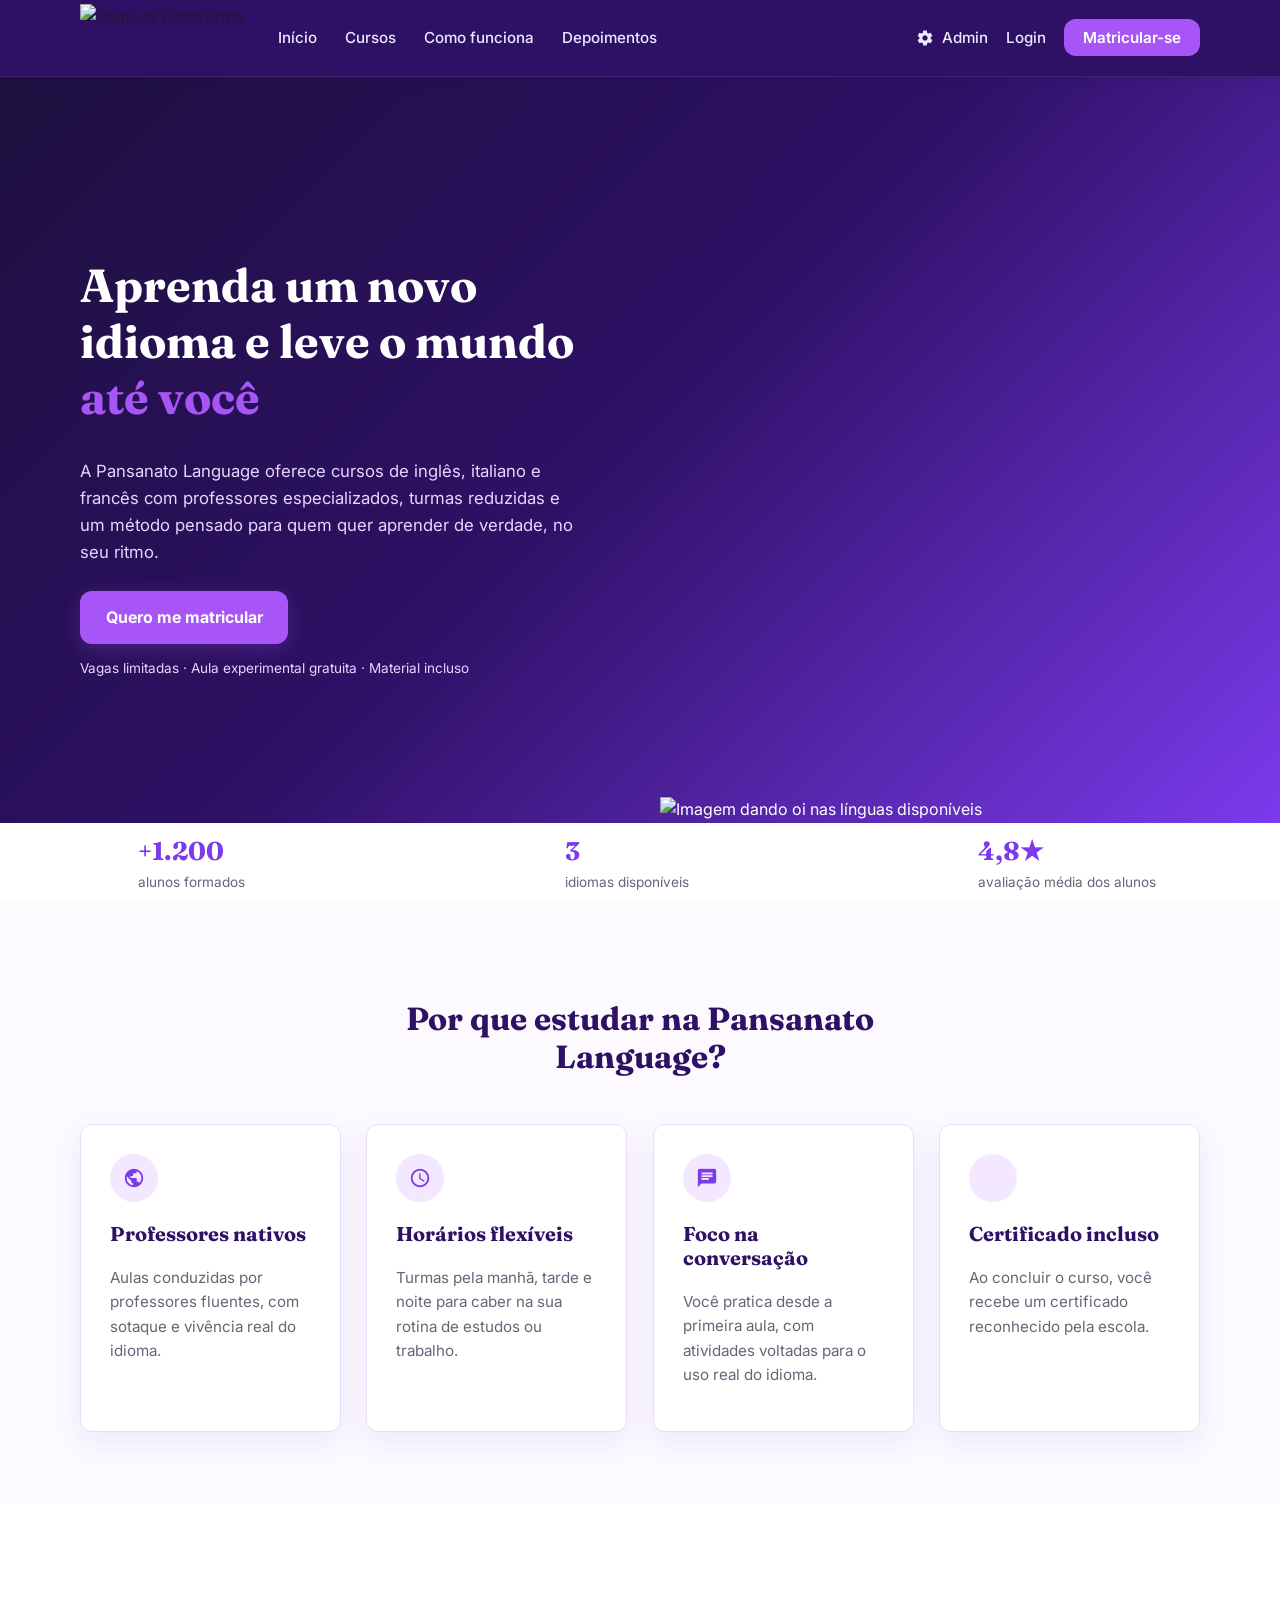
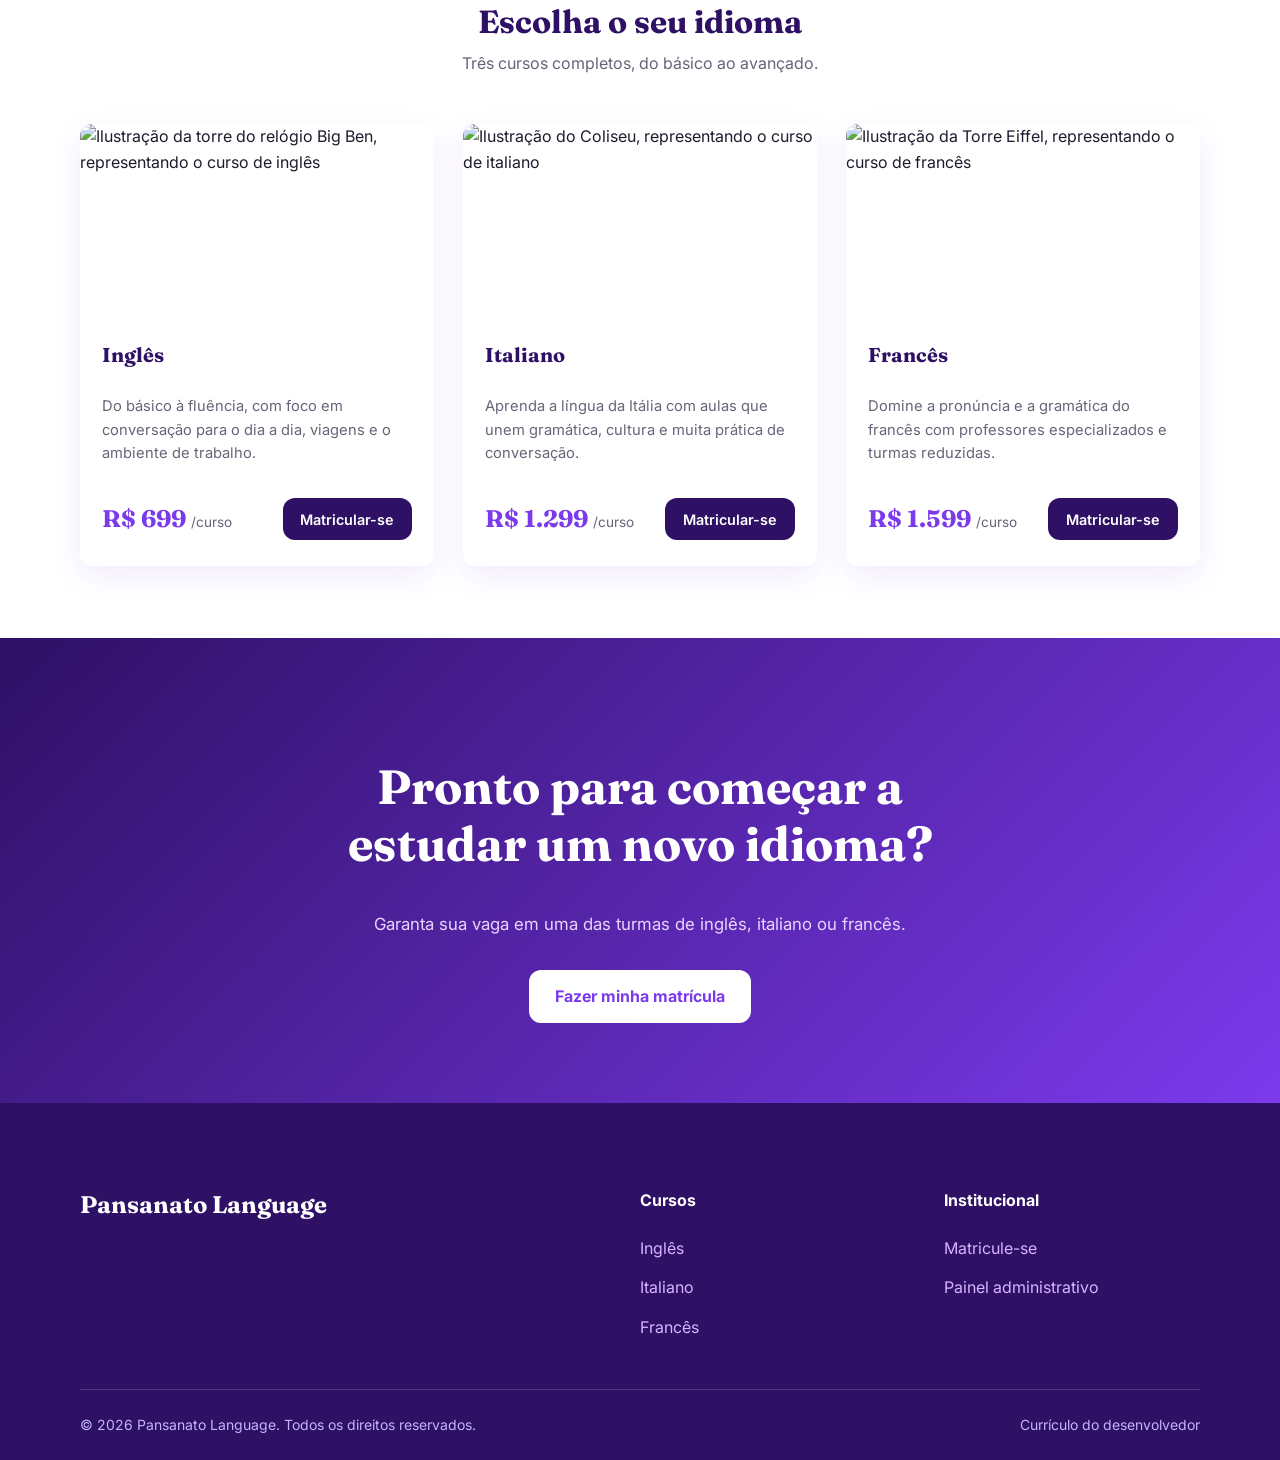
==== index.html @ d90fb3fd "lapidando sections" ====
<!DOCTYPE html>
<html lang="pt-BR">
<head>
  <meta charset="UTF-8" />
  <meta name="viewport" content="width=device-width, initial-scale=1.0" />
  <title>Pansanato Language | Cursos de Inglês, Italiano e Francês</title>
  <meta name="description" content="Aprenda inglês, italiano ou francês com a Pansanato Language: aulas com professores nativos, método próprio e certificado ao final do curso." />
  <link rel="stylesheet" href="css/style.css" />
  <link rel="stylesheet"href="https://cdn.jsdelivr.net/npm/simple-icons@v13/icons.css"/>
</head>
<body>

  <header class="cabecalho">
  <nav class="nav container" aria-label="Navegação principal">
    <a href="#inicio" class="logo-link">
      <img src="assets/logo.png" alt="Logo da plataforma">
    </a>

    <button id="botaoMenu" class="menu-toggle" aria-label="Abrir menu de navegação" aria-controls="menuNavegacao">
      <span class="material-icons" aria-hidden="true">menu</span>
    </button>

    <div class="navegacao" id="menuNavegacao">
      <ul class="menu menu-central">
        <li><a href="#inicio">Início</a></li>
        <li><a href="#cursos">Cursos</a></li>
        <li><a href="#como-funciona">Como funciona</a></li>
        <li><a href="#depoimentos">Depoimentos</a></li>
      </ul>

      <ul class="menu menu-direita">
        <li>
          <a href="html/admin.html">
            <span class="material-icons icone-menu" aria-hidden="true">admin_panel_settings</span>
            Admin
          </a>
        </li>
        <li><a href="html/login.html">Login</a></li>
        <li><a href="html/cadastro.html" class="botao-cta">Matricular-se</a></li>
      </ul>
    </div>
  </nav>
</header>

  <main>
    <section class="hero" id="inicio">
      <div class="container">
        <div class="hero-texto">
          <h1>Aprenda um novo idioma e leve o mundo <em>até você</em></h1>
          <p>A Pansanato Language oferece cursos de inglês, italiano e francês com professores especializados, turmas reduzidas e um método pensado para quem quer aprender de verdade, no seu ritmo.</p>
          <a href="html/cadastro.html" class="botao-primario">Quero me matricular</a>
          <p class="hero-nota">Vagas limitadas · Aula experimental gratuita · Material incluso</p>
        </div>
        <div class="hero-imagem">
          <img src="assets/hero.png" alt="Imagem dando oi nas línguas disponíveis" />
        </div>
      </div>
    </section>

     <div class="faixa">
      <div class="container">
        <div class="faixa-item">
          <div class="faixa-num">+1.200</div>
          <div class="faixa-rotulo">alunos formados</div>
        </div>
        <div class="faixa-item">
          <div class="faixa-num">3</div>
          <div class="faixa-rotulo">idiomas disponíveis</div>
        </div>
        <div class="faixa-item">
          <div class="faixa-num">4,8&#9733;</div>
          <div class="faixa-rotulo">avaliação média dos alunos</div>
        </div>
      </div>
    </div>

    <section class="secao">
      <div class="container">
        <div class="secao-titulo">
          <h2>Por que estudar na Pansanato Language?</h2>
        </div>

        <div class="grade-diferenciais">
          <div class="cartao-diferencial">
            <div class="icone-caixa"><span class="material-icons" aria-hidden="true">public</span></div>
            <h3>Professores nativos</h3>
            <p>Aulas conduzidas por professores fluentes, com sotaque e vivência real do idioma.</p>
          </div>
          <div class="cartao-diferencial">
            <div class="icone-caixa"><span class="material-icons" aria-hidden="true">schedule</span></div>
            <h3>Horários flexíveis</h3>
            <p>Turmas pela manhã, tarde e noite para caber na sua rotina de estudos ou trabalho.</p>
          </div>
          <div class="cartao-diferencial">
            <div class="icone-caixa"><span class="material-icons" aria-hidden="true">chat</span></div>
            <h3>Foco na conversação</h3>
            <p>Você pratica desde a primeira aula, com atividades voltadas para o uso real do idioma.</p>
          </div>
          <div class="cartao-diferencial">
            <div class="icone-caixa"><span class="material-icons" aria-hidden="true">military_tech</span></div>
            <h3>Certificado incluso</h3>
            <p>Ao concluir o curso, você recebe um certificado reconhecido pela escola.</p>
          </div>
        </div>
      </div>
    </section>

    <section class="secao" id="cursos" style="background:var(--fundo-alt)">
      <div class="container">
        <div class="secao-titulo">
          <h2>Escolha o seu idioma</h2>
          <p>Três cursos completos, do básico ao avançado.</p>
        </div>

        <div class="grade-cursos">
          <article class="cartao-curso">
            <img src="assets/curso-ingles.webp" alt="Ilustração da torre do relógio Big Ben, representando o curso de inglês" />
            <div class="cartao-curso-corpo">
              <h3>Inglês</h3>
              <p>Do básico à fluência, com foco em conversação para o dia a dia, viagens e o ambiente de trabalho.</p>
              <div class="linha-curso">
                <div class="preco">R$ 699 <span>/curso</span></div>
                <a href="html/cadastro.html" class="botao-secundario">Matricular-se</a>
              </div>
            </div>
          </article>

          <article class="cartao-curso">
            <img src="assets/curso-italiano.webp" alt="Ilustração do Coliseu, representando o curso de italiano" />
            <div class="cartao-curso-corpo">
              <h3>Italiano</h3>
              <p>Aprenda a língua da Itália com aulas que unem gramática, cultura e muita prática de conversação.</p>
              <div class="linha-curso">
                <div class="preco">R$ 1.299 <span>/curso</span></div>
                <a href="html/cadastro.html" class="botao-secundario">Matricular-se</a>
              </div>
            </div>
          </article>

          <article class="cartao-curso">
            <img src="assets/curso-frances.jpg" alt="Ilustração da Torre Eiffel, representando o curso de francês" />
            <div class="cartao-curso-corpo">
              <h3>Francês</h3>
              <p>Domine a pronúncia e a gramática do francês com professores especializados e turmas reduzidas.</p>
              <div class="linha-curso">
                <div class="preco">R$ 1.599 <span>/curso</span></div>
                <a href="html/cadastro.html" class="botao-secundario">Matricular-se</a>
              </div>
            </div>
          </article>
        </div>
      </div>
    </section>

    <section class="chamada-final">
      <div class="container">
        <h2>Pronto para começar a estudar um novo idioma?</h2>
        <p>Garanta sua vaga em uma das turmas de inglês, italiano ou francês.</p>
        <a href="html/cadastro.html" class="botao-primario">Fazer minha matrícula</a>
      </div>
    </section>
  </main>

  <footer class="rodape">
    <div class="container rodape-conteudo">

        <div class="rodape-marca">
            <h3>Pansanato Language</h3>
            <div class="rodape-social">
            </div>
        </div>

        <div class="rodape-links">
            <h4>Cursos</h4>
            <a href="#">Inglês</a>
            <a href="#">Italiano</a>
            <a href="#">Francês</a>
        </div>

        <div class="rodape-links">
            <h4>Institucional</h4>
            <a href="#">Matricule-se</a>
            <a href="html/admin.html">Painel administrativo</a>
        </div>

    </div>

    <div class="container rodape-baixo">
        <p>
            © 2026 Pansanato Language. Todos os direitos reservados.
        </p>

        <a href="#">Currículo do desenvolvedor</a>
    </div>
</footer>
    
  <script src="js/script.js"></script>
</body>
</html>
---- css/style.css ----
@import url('https://fonts.googleapis.com/css2?family=Fraunces:wght@500;600;700&family=Inter:wght@400;500;600&display=swap');
@import url('https://fonts.googleapis.com/icon?family=Material+Icons');

:root {
  --roxo-principal: #7C3AED;
  --roxo-neon: #A855F7;
  --roxo-vibrante: #9333EA;
  --roxo-escuro: #2E1065;
  --roxo-profundo: #1E103F;
  --lavanda: #F3E8FF;
  --lavanda-clara: #FAF5FF;
  --branco: #FFFFFF;
  --preto-suave: #171321;
  --fundo: #FCFAFF;
  --fundo-alt: #FFFFFF;
  --texto: #211A2D;
  --texto-suave: #6B6278;
  --borda: #E9DDF7;
  --azul-marinho: var(--roxo-escuro);
  --azul-marinho-claro: var(--roxo-principal);
  --dourado: var(--roxo-neon);
  --coral: #EC4899;
  --verde-agua: #C084FC;
  --primaria: var(--roxo-principal);
  --destaque: var(--roxo-neon);
  --fonte-titulo: "Fraunces", Georgia, serif;
  --fonte-texto: "Inter", Arial, sans-serif;
  --raio: 12px;
  --sombra:
    0 10px 30px rgba(124, 58, 237, 0.10);
  --sombra-forte:
    0 12px 35px rgba(124, 58, 237, 0.18);
}

html {
  scroll-behavior: smooth;
  width: 100%;
  min-height: 100%;
  margin: 0 !important;
  padding: 0 !important;
}

body {
  font-family: var(--fonte-texto);
  color: var(--texto);
  background: var(--fundo);
  line-height: 1.6;
  width: 100%;
  min-height: 100vh;
  margin: 0 !important;
  padding: 0 !important;
  overflow-x: hidden;
}

.cabecalho,
.hero,
.faixa,
.secao,
.chamada-final,
footer {
    width: 100%;
    margin-left: 0;
    margin-right: 0;
}

img {
  display: block;
  max-width: 100%;
}

a {
  color: inherit;
  text-decoration: none;
}

ul {
  list-style: none;
}

button,
a {
  -webkit-tap-highlight-color: transparent;
}

.container {
  width: min(1120px, 92%);
  margin: 0 auto;
}

h1,
h2,
h3 {
  font-family: var(--fonte-titulo);
  color: var(--roxo-escuro);
  line-height: 1.2;
}

h2 {
  font-size: clamp(1.7rem, 2.5vw, 2.3rem);
  margin-bottom: 0.6rem;
}

h3 {
  font-size: 1.25rem;
}

.material-icons {
  user-select: none;
}

.secao {
  padding: 4.5rem 0;
}

.secao-titulo {
  max-width: 640px;
  margin: 0 auto 3rem;
  text-align: center;
}

.secao-titulo p {
  color: var(--texto-suave);
  margin-top: 0.6rem;
}

.cabecalho {
    height: var(--altura-header);
    background: var(--roxo-escuro);
    box-shadow: 0 2px 15px rgba(46, 16, 101, 0.18);
    border-bottom: 1px solid rgba(255, 255, 255, 0.08);
    display: flex;
    align-items: center;
}

.nav {
  display: flex;
  align-items: center;
  justify-content: space-between;
  padding: 1rem 0;
}

.marca {
  font-family: var(--fonte-titulo);
  font-size: 1.4rem;
  font-weight: 700;
  color: var(--branco);
}

.marca span {
  color: var(--roxo-neon);
}

.menu {
  display: flex;
  align-items: center;
  gap: 1.8rem;
}

.menu a {
  color: #EDE9FE;
  font-size: 0.95rem;
  font-weight: 500;
  transition: color 0.2s ease;
}

.menu a:hover,
.menu a:focus-visible {
  color: var(--roxo-neon);
}

.menu .icone-menu {
  margin-right: 4px;
  color: currentColor;
  font-size: 18px;
  vertical-align: -4px;
}

.botao-cta {
  padding: 0.55rem 1.2rem;
  border-radius: var(--raio);
  background: var(--roxo-neon);
  color: var(--branco) !important;
  font-weight: 600 !important;
}

.botao-cta:hover {
  background: var(--roxo-principal);
}

.menu-toggle {
  display: none;
  border: none;
  background: none;
  color: #fff;
  font-size: 1.6rem;
  cursor: pointer;
}

.botao-primario {
  display: inline-block;
  padding: 0.85rem 1.6rem;
  border: none;
  border-radius: var(--raio);
  background: var(--roxo-neon);
  color: var(--branco);
  box-shadow: 0 5px 20px rgba(168, 85, 247, 0.25);
  font-size: 1rem;
  font-weight: 700;
  cursor: pointer;
  transition: background 0.2s ease, transform 0.2s ease;
}

.botao-primario:hover {
  background: var(--roxo-vibrante);
  box-shadow: 0 8px 25px rgba(168, 85, 247, 0.35);
}

.botao-secundario {
  padding: 0.6rem 1.1rem;
  border-radius: var(--raio);
  background: var(--azul-marinho);
  color: #fff;
  font-size: 0.9rem;
  font-weight: 600;
  transition: background 0.2s ease;
}

.botao-secundario:hover {
  background: var(--azul-marinho-claro);
}

.hero {
    position: relative;
    overflow: visible;
    height: calc(100vh - var(--altura-header) - var(--altura-faixa));
    min-height: 560px;
    background: var(--azul-marinho);
    display: flex;
    align-items: center;

     background: linear-gradient(
      135deg,
      var(--roxo-profundo) 0%,
      var(--roxo-escuro) 48%,
      var(--roxo-principal) 100%
  );

  color: var(--branco);
}

.hero .container {
    width: min(1120px, 92%);
    height: 100%;

    display: grid;
    grid-template-columns: 1fr 1fr;
    align-items: center;
    gap: 40px;
}

.hero-texto {
    display: flex;
    flex-direction: column;
    justify-content: center;
    align-items: flex-start;

    padding: 0;
    margin: 0;
}

.hero h1 {
    margin-bottom: 1rem;
    color: #fff;
    font-size: clamp(2rem, 4vw, 2.9rem);
    line-height: 1.2;
}

.hero h1 em {
    color: var(--roxo-neon);
    font-style: normal;
}

.hero p {
    max-width: 46ch;
    margin-bottom: 1.6rem;
    color: #E9D5FF;
    font-size: 1.05rem;
}

.hero-nota {
    margin-top: 0.9rem;
    margin-bottom: 0 !important;
    color: #D8B4FE; !important;
    font-size: 0.85rem !important;
}

.hero-imagem {
    height: auto;
    min-width: 0;
    display: flex;
    align-items: flex-end;
    justify-content: center;
    align-self: stretch;
}

.hero-imagem img {
    display: block;
    width: 100%;
    max-width: 740px;
    max-height: none;
    height: auto;
    object-fit: contain;
    margin: 0 auto;
}

.hero-imagem img:hover{
  transform: scale(1.01);
  filter: brightness(1.05);
}

.faixa {
    height: var(--altura-faixa);
    background: var(--fundo-alt);
    border-bottom-color: var(--borda);
    display: flex;
    align-items: center;
}


.faixa .container {
    width: 100%;
    height: 100%;
    display: grid;
    grid-template-columns: repeat(3, 1fr);
    align-items: center;
    justify-items: center;
}

.faixa-item {
  flex: 1;
  min-width: 150px;
}

.faixa-num {
  font-family: var(--fonte-titulo);
  color: var(--roxo-principal);
  font-size: 1.6rem;
  font-weight: 700;
}

.faixa-rotulo {
  color: var(--texto-suave);
  font-size: 0.85rem;
}

.grade-diferenciais {
  display: grid;
  grid-template-columns: repeat(auto-fit, minmax(230px, 1fr));
  gap: 1.6rem;
}

.cartao-diferencial {
  padding: 1.8rem;
  border: 1px solid var(--borda);
  border-radius: var(--raio);
  background: var(--fundo-alt);
  border-color: var(--borda);
  box-shadow: var(--sombra);
  transition: transform 0.2s ease, box-shadow 0.2s ease;
}

.cartao-diferencial:hover, .cartao-curso:hover {
  transform: translateY(-4px);
  box-shadow: var(--sombra-forte);
}

.icone-caixa {
  display: flex;
  align-items: center;
  justify-content: center;
  width: 48px;
  height: 48px;
  margin-bottom: 1rem;
  border-radius: 50%;
  background: var(--lavanda);
}

.icone-caixa .material-icons {
  color: var(--roxo-principal);
  font-size: 22px;
}

.cartao-diferencial p, .cartao-curso-corpo {
  margin-top: 0.4rem;
  color: var(--texto-suave);
  font-size: 0.95rem;
}

.grade-cursos {
  display: grid;
  grid-template-columns: repeat(auto-fit, minmax(280px, 1fr));
  gap: 1.8rem;
}

.cartao-curso {
  display: flex;
  flex-direction: column;
  overflow: hidden;
  border-radius: var(--raio);
  background: var(--fundo-alt);
  box-shadow: var(--sombra);
  transition: transform 0.2s ease, box-shadow 0.2s ease;
}

.cartao-curso:hover {
  transform: translateY(-4px);
  box-shadow: 0 15px 35px rgba(27, 42, 74, 0.13);
}

.cartao-curso img {
  width: 100%;
  height: 170px;
  object-fit: cover;
}

.cartao-curso-corpo {
  display: flex;
  flex: 1;
  flex-direction: column;
  padding: 1.4rem 1.4rem 1.6rem;
}

.cartao-curso-corpo p {
  flex: 1;
  margin: 0.5rem 0 1rem;
  color: var(--texto-suave);
  font-size: 0.92rem;
}

.preco {
  font-family: var(--fonte-titulo);
  color: var(--roxo-principal);
  font-size: 1.5rem;
  font-weight: 700;
}

.preco span {
  color: var(--texto-suave);
  font-family: var(--fonte-texto);
  font-size: 0.85rem;
  font-weight: 400;
}

.linha-curso {
  display: flex;
  align-items: center;
  justify-content: space-between;
  gap: 1rem;
  margin-top: 1rem;
}

.chamada-final {
  padding: 5rem 0;
  background: var(--azul-marinho);
  color: #fff;
  text-align: center;
  background: linear-gradient(
    135deg,
    var(--roxo-escuro),
    var(--roxo-principal)
  );
}

.chamada-final .container {
  display: flex;
  flex-direction: column;
  align-items: center;
  max-width: 800px;
}

.chamada-final h2 {
  max-width: 650px;
  margin-bottom: 1.25rem;
  color: #fff;
  font-size: clamp(2rem, 4vw, 3rem);
  line-height: 1.2;
}

.chamada-final p {
  max-width: 600px;
  margin-bottom: 2rem;
  color: #E9D5FF;
  font-size: 1.05rem;
  line-height: 1.7;
}

.chamada-final .botao-primario {
  background: var(--branco);
  color: var(--roxo-principal);
  box-shadow: none;
}

.chamada-final .botao-primario:hover {
  background: var(--lavanda);
  color: var(--roxo-escuro);
}

footer {
  padding: 4rem 0 1.5rem;
  background: var(--roxo-profundo);
  color: var(--branco);
}

footer > .container:first-child {
  display: grid;
  grid-template-columns: 2fr 1fr 1fr;
  gap: 3rem;
  padding-bottom: 3rem;
}

.rodape-marca {
  display: inline-block;
  margin-bottom: 1rem;
  color: var(--branco);
  font-family: var(--fonte-titulo);
  font-size: 1.5rem;
  font-weight: 700;
}

.rodape-marca span {
  color: var(--roxo-neon);
}

.rodape-sobre, rodape-descricao {
  max-width: 320px;
  color: #D8B4FE;
  font-size: 0.95rem;
  line-height: 1.7;
}

footer h4 {
  margin-bottom: 1.25rem;
  color: #fff;
  font-size: 1rem;
  font-weight: 700;
}

footer ul {
  display: flex;
  flex-direction: column;
  gap: 0.75rem;
}

footer ul a {
  color: rgba(255, 255, 255, 0.7);
  font-size: 0.9rem;
  transition: color 0.2s ease;
}

footer ul a:hover {
  color: var(--dourado);
}

.rodape {
    background: var(--azul-marinho);
    color: #ffffff;
    padding: 64px 0 24px;
}

.rodape-conteudo {
    display: grid;
    grid-template-columns: 2fr 1fr 1fr;
    gap: 64px;
    align-items: start;
    padding-bottom: 48px;
}

.rodape-marca h3 {
    margin-bottom: 20px;
    color: #ffffff;
    font-family: "Fraunces", serif;
    font-size: 1.5rem;
}

.rodape-marca p {
    max-width: 330px;
    margin-bottom: 24px;
    color: #c5ccdc;
    line-height: 1.7;
}

.rodape-social {
    display: flex;
    align-items: center;
    gap: 12px;
}

.rodape-social a {
    display: flex;
    align-items: center;
    justify-content: center;
    width: 38px;
    height: 38px;
    border: 1px solid #526079;
    border-radius: 50%;
    color: #ffffff;
    border-color: rgba(216, 180, 254, 0.4);
    transition: background-color 0.2s ease,
                border-color 0.2s ease;
}

.rodape-social a:hover {
    background: var(--dourado);
    border-color: var(--dourado);
    color: var(--azul-marinho);
}

.rodape-links {
    display: flex;
    flex-direction: column;
    align-items: flex-start;
    gap: 14px;
}

.rodape-links h4 {
    margin-bottom: 8px;
    color: #ffffff;
    font-size: 1rem;
}

.rodape-links a {
    color: #D8B4FE;
    text-decoration: none;
    transition: color 0.2s ease;
}

.rodape-links a:hover {
    color: var(--roxo-neon);
}

.rodape-baixo {
    display: flex;
    align-items: center;
    justify-content: space-between;
    gap: 24px;
    padding-top: 24px;
    border-top: 1px solid #35415c;
    border-top-color: rgba(216, 180, 254, 0.2);
}

.rodape-inferior {
  border-top-color: rgba(216, 180, 254, 0.2);
}

.rodape-baixo p,
.rodape-baixo a {
    margin: 0;
    color: #C4B5FD;
    font-size: 0.875rem;
    line-height: 1.6;
}

.rodape-baixo a {
    text-decoration: none;
    transition: color 0.2s ease;
}

.rodape-baixo a:hover, rodape-politicas a:hover {
    color: var(--roxo-neon);
}

.rodape-baixo span, rodape-inferior p{
  color: #C4B5FD;
}

@media (max-width: 768px) {
    .rodape-conteudo {
        grid-template-columns: 1fr 1fr;
        gap: 40px 24px;
    }

    .rodape-marca {
        grid-column: 1 / -1;
    }

    .rodape-baixo {
        flex-direction: column;
        align-items: flex-start;
        gap: 8px;
    }
}

@media (max-width: 480px) {
    .rodape-conteudo {
        grid-template-columns: 1fr;
    }

    .rodape-marca {
        grid-column: auto;
    }
}

@media (max-width: 1000px) {
  .hero .container {
    gap: 2rem;
  }

  .lista-etapas {
    grid-template-columns: repeat(2, 1fr);
  }

  .grade-depoimentos {
    grid-template-columns: repeat(2, 1fr);
  }
}

@media (max-width: 860px) {
  .hero .container {
    grid-template-columns: 1fr;
    text-align: center;
  }

  .hero p {
    margin-right: auto;
    margin-left: auto;
  }

  .hero-imagem {
    max-width: 420px;
    margin: 0 auto;
  }

  footer > .container:first-child {
    grid-template-columns: repeat(2, 1fr);
    gap: 2.5rem;
  }
}

@media (max-width: 720px) {
  .menu {
    position: absolute;
    top: 100%;
    right: 0;
    left: 0;
    display: none;
    flex-direction: column;
    align-items: flex-start;
    gap: 1rem;
    padding: 1rem 6%;
    background: var(--roxo-escuro);
  }

  .menu.aberto {
    display: flex;
  }

  .menu-toggle {
    display: block;
  }

  .faixa .container {
    gap: 1.5rem;
  }

  .faixa-item {
    min-width: 120px;
  }

  .linha-curso {
    align-items: flex-start;
    flex-direction: column;
  }

  .botao-secundario {
    text-align: center;
    background: var(--roxo-principal);
    color: var(--branco);
  }
}

.botao-secundario:hover {
  background: var(--roxo-escuro);
}

@media (max-width: 600px) {
  .secao {
    padding: 3.5rem 0;
  }

  .secao-titulo {
    margin-bottom: 2rem;
  }

  .lista-etapas {
    grid-template-columns: 1fr;
    gap: 1.2rem;
  }

  .etapa {
    padding: 1.5rem;
  }

  .grade-depoimentos {
    grid-template-columns: 1fr;
    gap: 1.5rem;
  }

  .depoimento {
    padding: 1.5rem;
  }

  .chamada-final {
    padding: 3.5rem 1rem;
  }

  .chamada-final h2 {
    font-size: 2rem;
  }

  .chamada-final p {
    font-size: 1rem;
  }

  footer {
    padding: 3rem 0 1.5rem;
  }

  footer > .container:first-child {
    grid-template-columns: 1fr;
    gap: 2rem;
  }

  .rodape-sobre {
    max-width: 100%;
  }

  .rodape-baixo {
    align-items: flex-start;
    flex-direction: column;
  }
}

@media (max-width: 400px) {
  .hero {
    padding: 3.5rem 0 4rem;
  }

  .hero h1 {
    font-size: 2rem;
  }

  .faixa .container {
    flex-direction: column;
    align-items: center;
  }

  .faixa-item {
    width: 100%;
  }

  .botao-primario {
    padding: 0.8rem 1.2rem;
    font-size: 0.9rem;
  }
}

@media (max-width: 860px) {
    .hero {
        height: auto;
        min-height: auto;
        padding: 56px 0 0;
    }

    .hero .container {
        width: min(1120px, 92%);
        height: auto;

        grid-template-columns: 1fr;
        gap: 32px;
        text-align: center;
    }

    .hero-texto {
        align-items: center;
    }

    .hero p {
        margin-right: auto;
        margin-left: auto;
    }

    .hero-imagem {
        height: auto;
        max-width: 520px;
        width: 100%;
        margin: 0 auto;
    }

    .hero-imagem img {
        max-height: none;
        width: 100%;
    }
}

.pagina-formulario {
    min-height: calc(100vh - 80px);
    padding: 64px 0;
    background: var(--fundo);
}

.cartao-formulario {
    width: 100%;
    max-width: 760px;
    margin: 0 auto;
    padding: 48px;
    background: var(--fundo-alt);
    border: 1px solid var(--borda);
    border-radius: var(--raio);
    box-shadow: var(--sombra);
}

.cartao-formulario h1 {
    margin-bottom: 12px;
    color: var(--azul-marinho);
    font-family: "Fraunces", serif;
    font-size: 2.2rem;
    line-height: 1.2;
}

.cartao-formulario > p {
    margin-bottom: 32px;
    color: var(--texto-suave);
    line-height: 1.7;
}

.cartao-formulario form {
    display: flex;
    flex-direction: column;
    gap: 24px;
}

.campo {
    display: flex;
    flex-direction: column;
    gap: 8px;
}

.campo label {
    color: var(--texto);
    font-size: 0.95rem;
    font-weight: 600;
}

.campo input,
.campo select {
    width: 100%;
    min-height: 48px;
    padding: 12px 14px;
    border: 1px solid var(--borda);
    border-radius: 8px;
    background: var(--fundo-alt);
    color: var(--texto);
    font-family: "Inter", sans-serif;
    font-size: 0.95rem;
    outline: none;
    transition:
        border-color 0.2s ease,
        box-shadow 0.2s ease;
}

.campo input::placeholder {
    color: #929bad;
}

.campo input:focus,
.campo select:focus {
    border-color: var(--dourado);
    box-shadow: 0 0 0 3px rgba(244, 163, 0, 0.15);
}

.linha-dois-campos {
    display: grid;
    grid-template-columns: repeat(2, minmax(0, 1fr));
    gap: 20px;
}

.botao-form {
    width: 100%;
    min-height: 50px;
    margin-top: 8px;
    padding: 14px 24px;
    border: none;
    border-radius: 8px;
    background: var(--dourado);
    color: var(--azul-marinho);
    font-family: "Inter", sans-serif;
    font-size: 1rem;
    font-weight: 700;
    cursor: pointer;
    transition:
        background-color 0.2s ease,
        transform 0.2s ease;
}

.botao-form:hover {
    background: #d98e00;
    transform: translateY(-2px);
}

.botao-form:active {
    transform: translateY(0);
}

.rodape-formulario {
    margin-top: 28px;
    margin-bottom: 0;
    color: var(--texto-suave);
    text-align: center;
    font-size: 0.9rem;
}

.rodape-formulario a {
    color: var(--azul-marinho);
    font-weight: 700;
    text-decoration: none;
}

.rodape-formulario a:hover {
    color: var(--dourado);
    text-decoration: underline;
}

@media (max-width: 600px) {
    .pagina-formulario {
        padding: 32px 0;
    }
    .cartao-formulario {
        padding: 28px 20px;
    }
    .cartao-formulario h1 {
        font-size: 1.8rem;
    }
    .linha-dois-campos {
        grid-template-columns: 1fr;
        gap: 24px;
    }
}

.pagina-formulario {
    min-height: calc(100vh - 80px);
    padding: 64px 0;
    background: var(--fundo);
}

.cartao-formulario {
    width: 100%;
    max-width: 760px;
    margin: 0 auto;
    padding: 48px;
    background: var(--fundo-alt);
    border: 1px solid var(--borda);
    border-radius: var(--raio);
    box-shadow: var(--sombra);
}

.cartao-formulario h1 {
    margin-bottom: 12px;
    color: var(--azul-marinho);
    font-family: "Fraunces", serif;
    font-size: 2.2rem;
    line-height: 1.2;
}

.cartao-formulario > p {
    margin-bottom: 32px;
    color: var(--texto-suave);
    line-height: 1.7;
}

.cartao-formulario form {
    display: flex;
    flex-direction: column;
    gap: 24px;
}

.campo {
    display: flex;
    flex-direction: column;
    gap: 8px;
}

.campo label {
    color: var(--texto);
    font-size: 0.95rem;
    font-weight: 600;
}

.campo input,
.campo select {
    width: 100%;
    min-height: 48px;
    padding: 12px 14px;
    border: 1px solid var(--borda);
    border-radius: 8px;
    background: var(--fundo-alt);
    color: var(--texto);
    font-family: "Inter", sans-serif;
    font-size: 0.95rem;
    outline: none;
    transition:
        border-color 0.2s ease,
        box-shadow 0.2s ease;
}

.campo input::placeholder {
    color: #929bad;
}

.campo input:focus,
.campo select:focus {
    border-color: var(--dourado);
    box-shadow: 0 0 0 3px rgba(244, 163, 0, 0.15);
}

.linha-dois-campos {
    display: grid;
    grid-template-columns: repeat(2, minmax(0, 1fr));
    gap: 20px;
}

.botao-form {
    width: 100%;
    min-height: 50px;
    margin-top: 8px;
    padding: 14px 24px;
    border: none;
    border-radius: 8px;
    background: var(--dourado);
    color: var(--azul-marinho);
    font-family: "Inter", sans-serif;
    font-size: 1rem;
    font-weight: 700;
    cursor: pointer;
    transition:
        background-color 0.2s ease,
        transform 0.2s ease;
}

.botao-form:hover {
    background: #d98e00;
    transform: translateY(-2px);
}

.botao-form:active {
    transform: translateY(0);
}

.rodape-formulario {
    margin-top: 28px;
    margin-bottom: 0;
    color: var(--texto-suave);
    text-align: center;
    font-size: 0.9rem;
}

.rodape-formulario a {
    color: var(--azul-marinho);
    font-weight: 700;
    text-decoration: none;
}

.rodape-formulario a:hover {
    color: var(--dourado);
    text-decoration: underline;
}

@media (max-width: 600px) {
    .pagina-formulario {
        padding: 32px 0;
    }
    .cartao-formulario {
        padding: 28px 20px;
    }
    .cartao-formulario h1 {
        font-size: 1.8rem;
    }
    .linha-dois-campos {
        grid-template-columns: 1fr;
        gap: 24px;
    }
}

@media (min-width: 769px) {
    .hero {
        min-height: calc(100vh - 155px);
        box-sizing: border-box;
        display: flex;
        align-items: center;
    }

    .hero .container {
        width: min(1120px, 92%);
    }

    .hero-conteudo {
        min-height: inherit;
        display: flex;
        align-items: center;
    }

    .faixa {
        min-height: 78px;
        box-sizing: border-box;
    }

}

:root {
  --altura-header: 76px;
  --altura-faixa: 78px;
}

.cabecalho {
  width: 100%;
  height: var(--altura-header);
  position: relative;
  z-index: 100;
  background: var(--roxo-escuro);
  box-shadow: 0 2px 15px rgba(46, 16, 101, 0.18);
  border-bottom: 1px solid rgba(255, 255, 255, 0.08);
  display: flex;
  align-items: center;
}

.nav {
  display: flex;
  align-items: center;
  justify-content: space-between;
  gap: 24px;
  min-height: var(--altura-header);
  padding: 0;
}

.logo-link {
  display: flex;
  align-items: center;
  flex-shrink: 0;
  text-decoration: none;
}

.nav > .logo-link > img {
  height: 68px;
  max-width: 190px;
}

.navegacao {
  display: flex;
  align-items: center;
  justify-content: space-between;
  flex: 1;
  gap: 32px;
  min-width: 0;
}

.menu-central,
.menu-direita {
  display: flex;
  align-items: center;
  margin: 0;
  padding: 0;
}

.menu-central {
  justify-content: center;
  gap: 28px;
  margin-left: auto;
  margin-right: auto;
}

.menu-direita {
  justify-content: flex-end;
  gap: 18px;
  flex-shrink: 0;
}

.menu-central a,
.menu-direita a {
  white-space: nowrap;
}

.menu-toggle {
  display: none;
}

@media (max-width: 1100px) {
  .nav {
    gap: 16px;
  }

  .navegacao {
    gap: 18px;
  }

  .menu-central {
    gap: 18px;
  }

  .menu-direita {
    gap: 12px;
  }

  .nav > .logo-link > img {
    height: 60px;
    max-width: 160px;
}
}

@media (max-width: 860px) {
  .cabecalho {
    height: var(--altura-header);
  }

  .menu-toggle {
    display: flex;
    align-items: center;
    justify-content: center;
    margin-left: auto;
    padding: 8px;
    border: none;
    background: transparent;
    color: var(--branco);
    cursor: pointer;
  }

  .navegacao {
    display: none;
    position: absolute;
    top: 100%;
    left: 0;
    right: 0;
    flex-direction: column;
    align-items: stretch;
    gap: 0;
    padding: 20px;
    background: var(--roxo-escuro);
    box-shadow: 0 10px 20px rgba(0, 0, 0, 0.15);
  }

  .navegacao.aberto {
    display: flex;
  }

  .menu-central,
  .menu-direita {
    display: flex;
    flex-direction: column;
    align-items: stretch;
    gap: 0;
    width: 100%;
    margin: 0;
  }

  .menu-central a,
  .menu-direita a {
    display: flex;
    align-items: center;
    justify-content: center;
    padding: 12px;
  }

  .menu-direita {
    margin-top: 12px;
    padding-top: 12px;
    border-top: 1px solid rgba(255, 255, 255, 0.15);
  }

  .botao-cta {
    text-align: center;
  }

  .menu {
    position: static;
    padding: 0;
    background: transparent;
  }
}

@media (max-width: 600px) {
  .nav > .logo-link > img {
    height: 48px;
    max-width: 140px;
  }
}
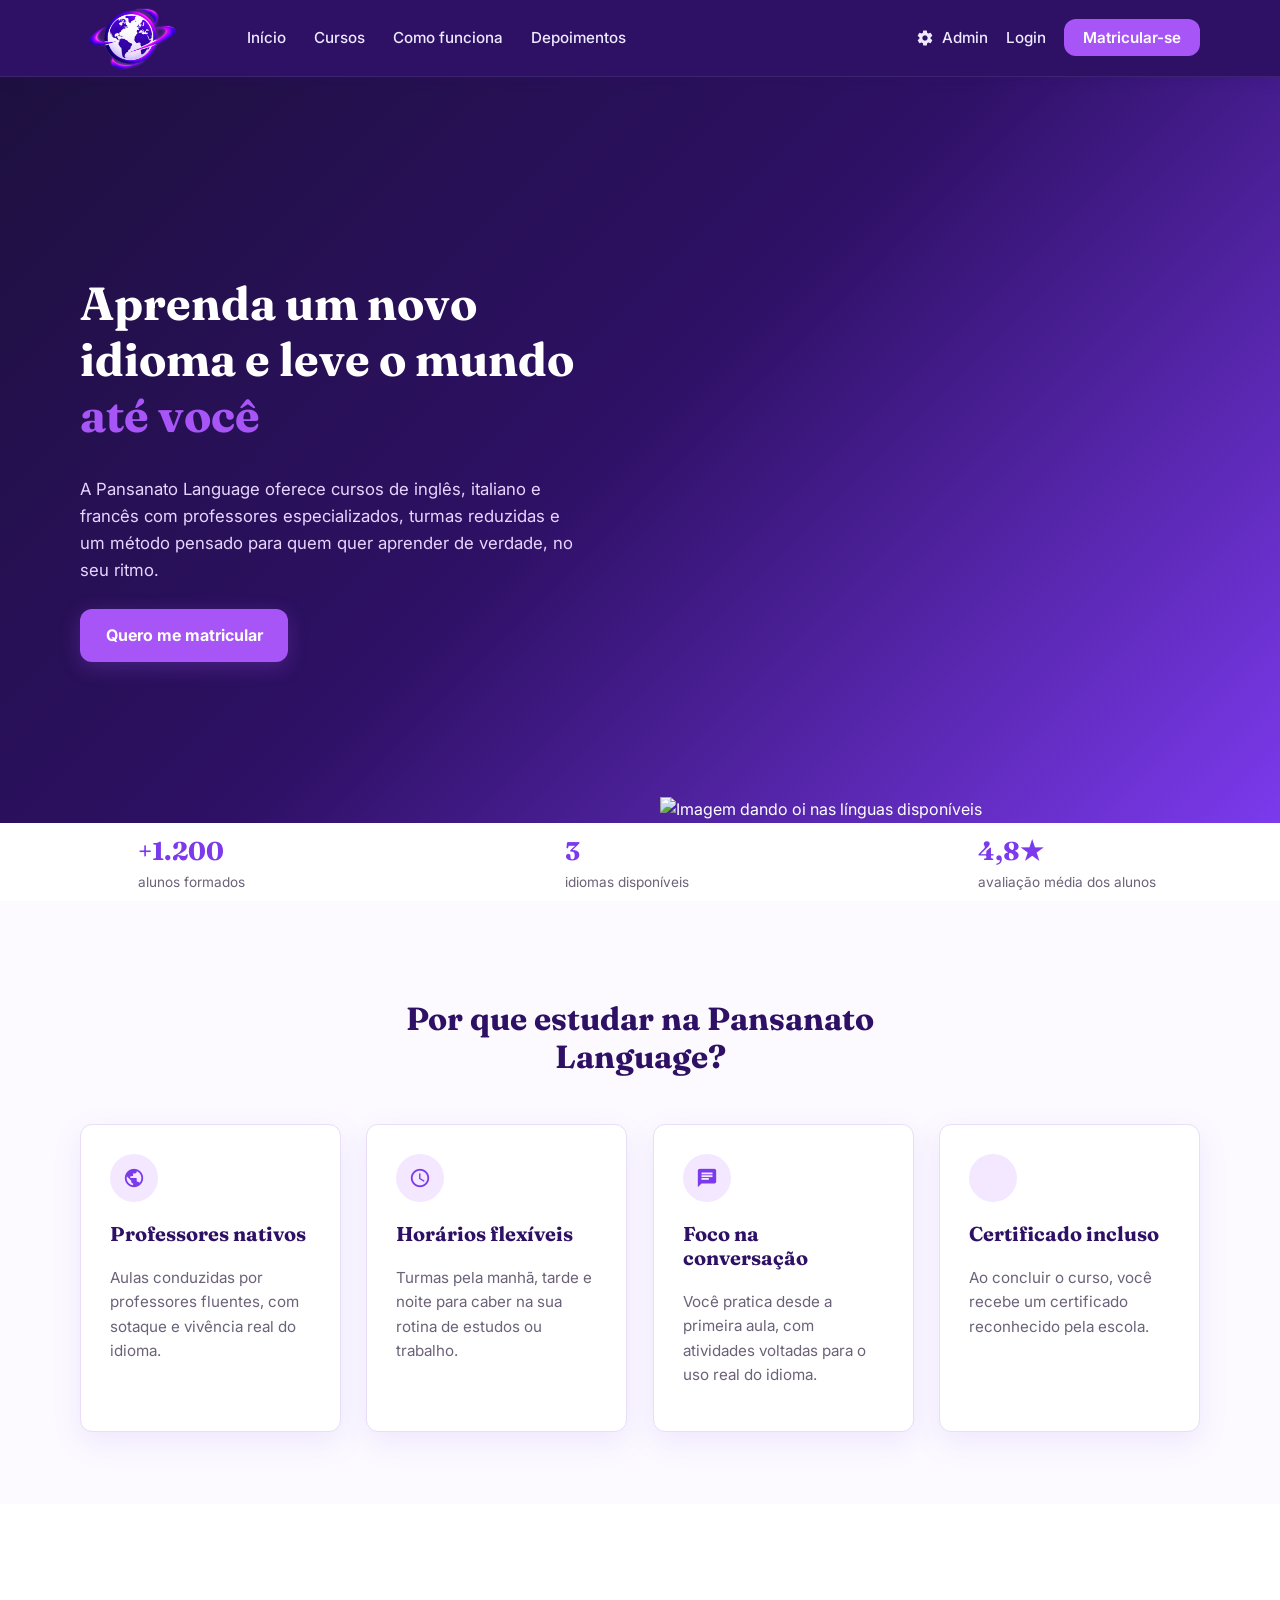
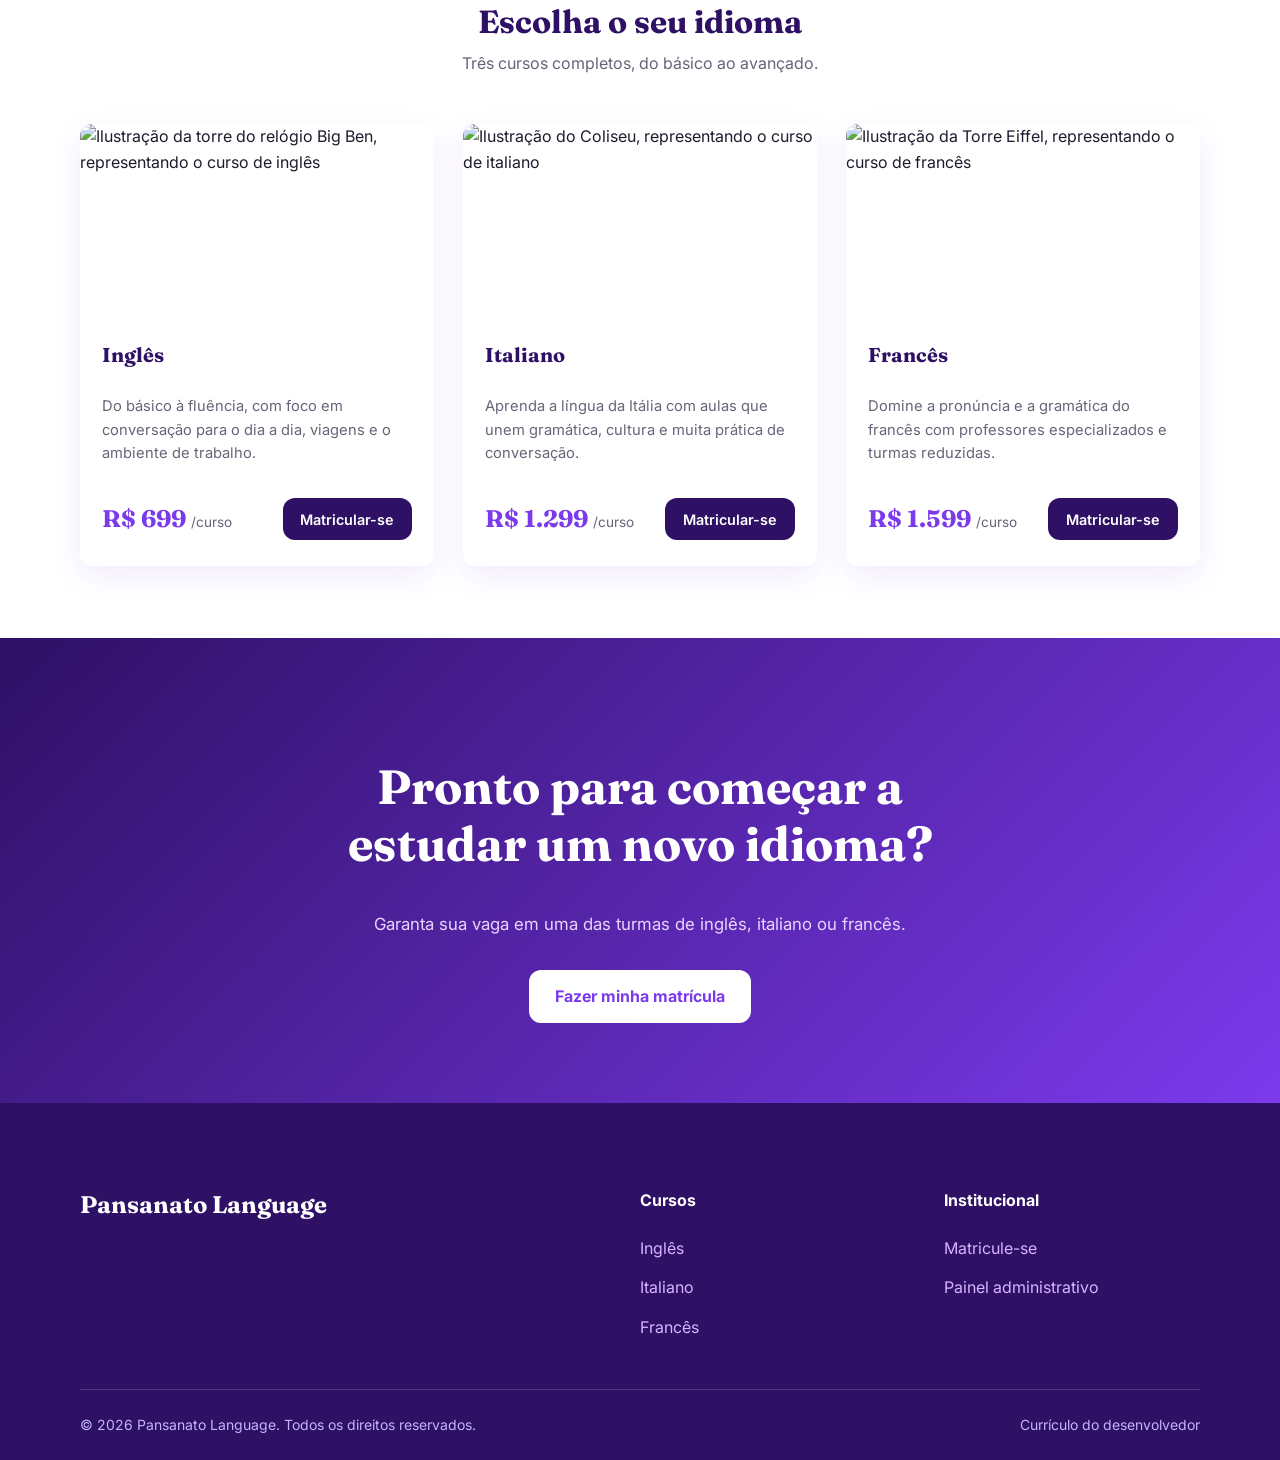
==== commit 7a173432: "alteração da logo" ====
--- a/index.html
+++ b/index.html
@@ -49,7 +49,6 @@
           <h1>Aprenda um novo idioma e leve o mundo <em>até você</em></h1>
           <p>A Pansanato Language oferece cursos de inglês, italiano e francês com professores especializados, turmas reduzidas e um método pensado para quem quer aprender de verdade, no seu ritmo.</p>
           <a href="html/cadastro.html" class="botao-primario">Quero me matricular</a>
-          <p class="hero-nota">Vagas limitadas · Aula experimental gratuita · Material incluso</p>
         </div>
         <div class="hero-imagem">
           <img src="assets/hero.png" alt="Imagem dando oi nas línguas disponíveis" />
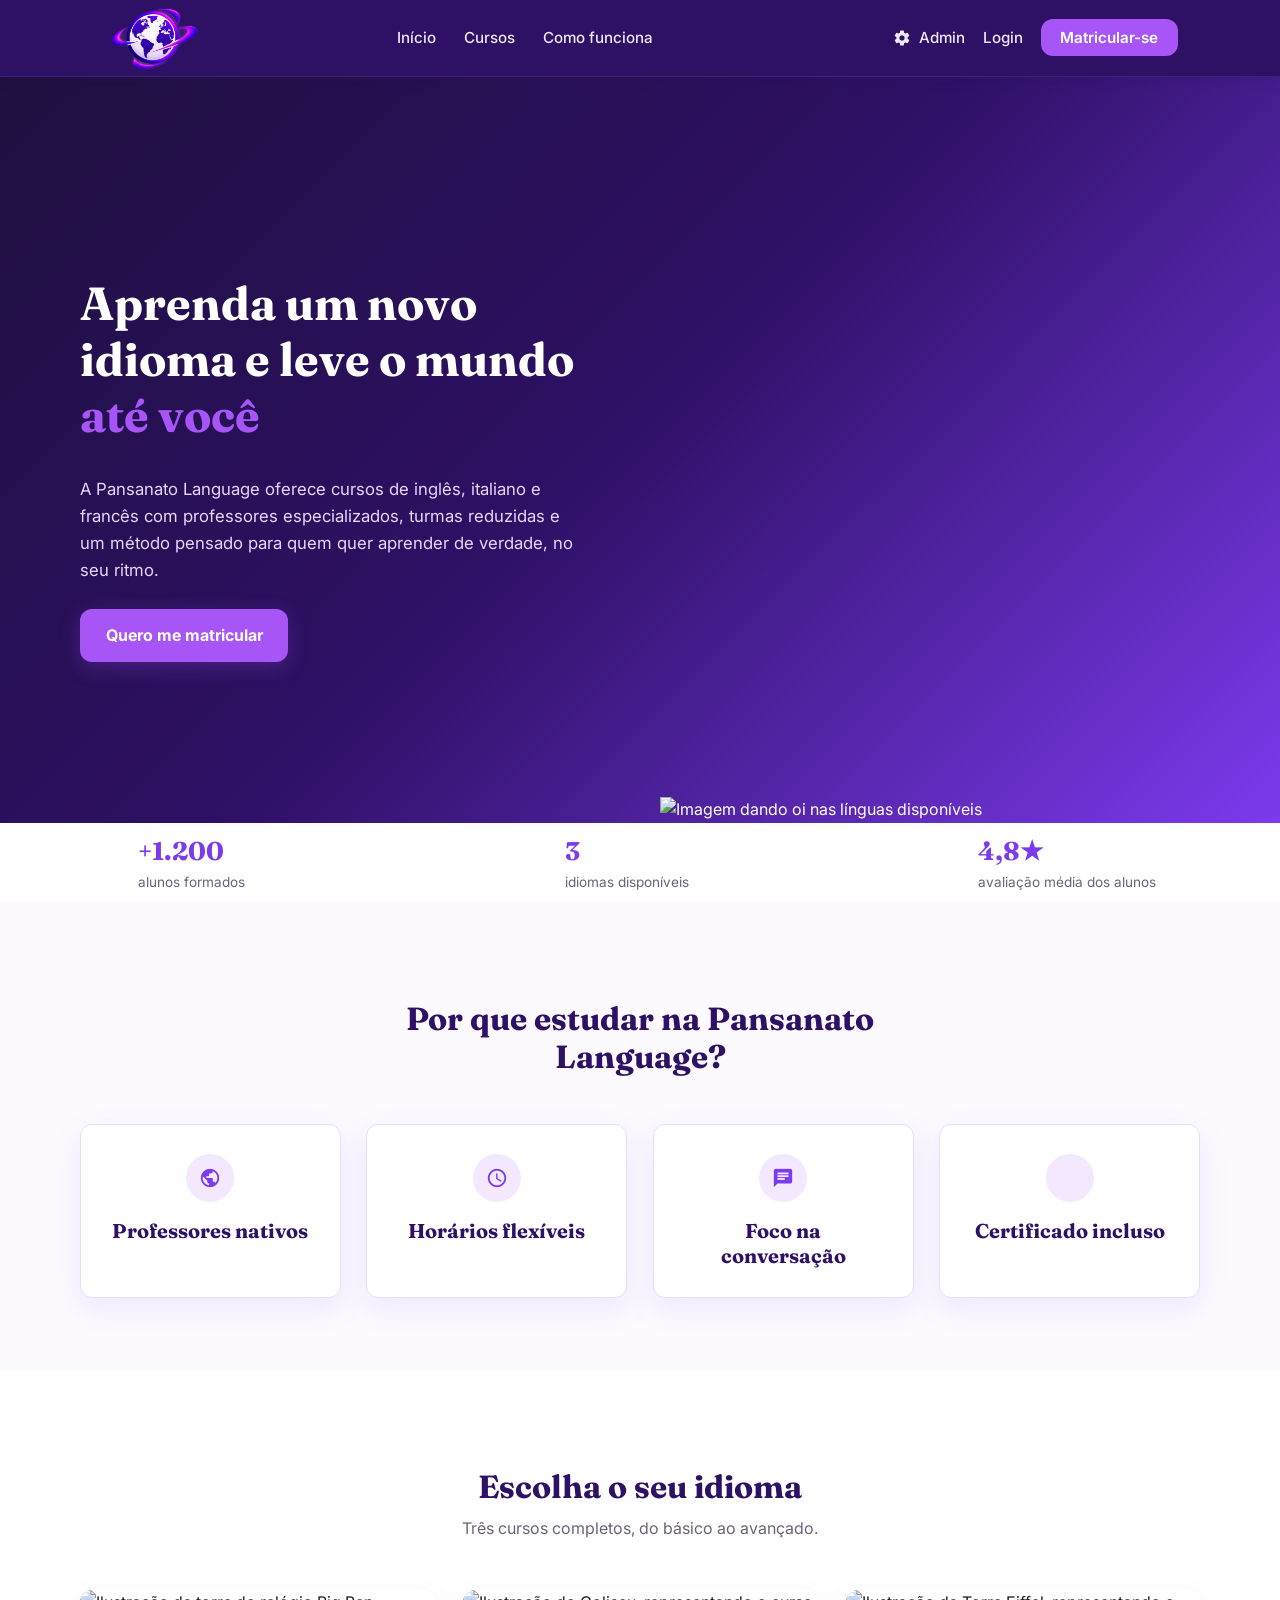
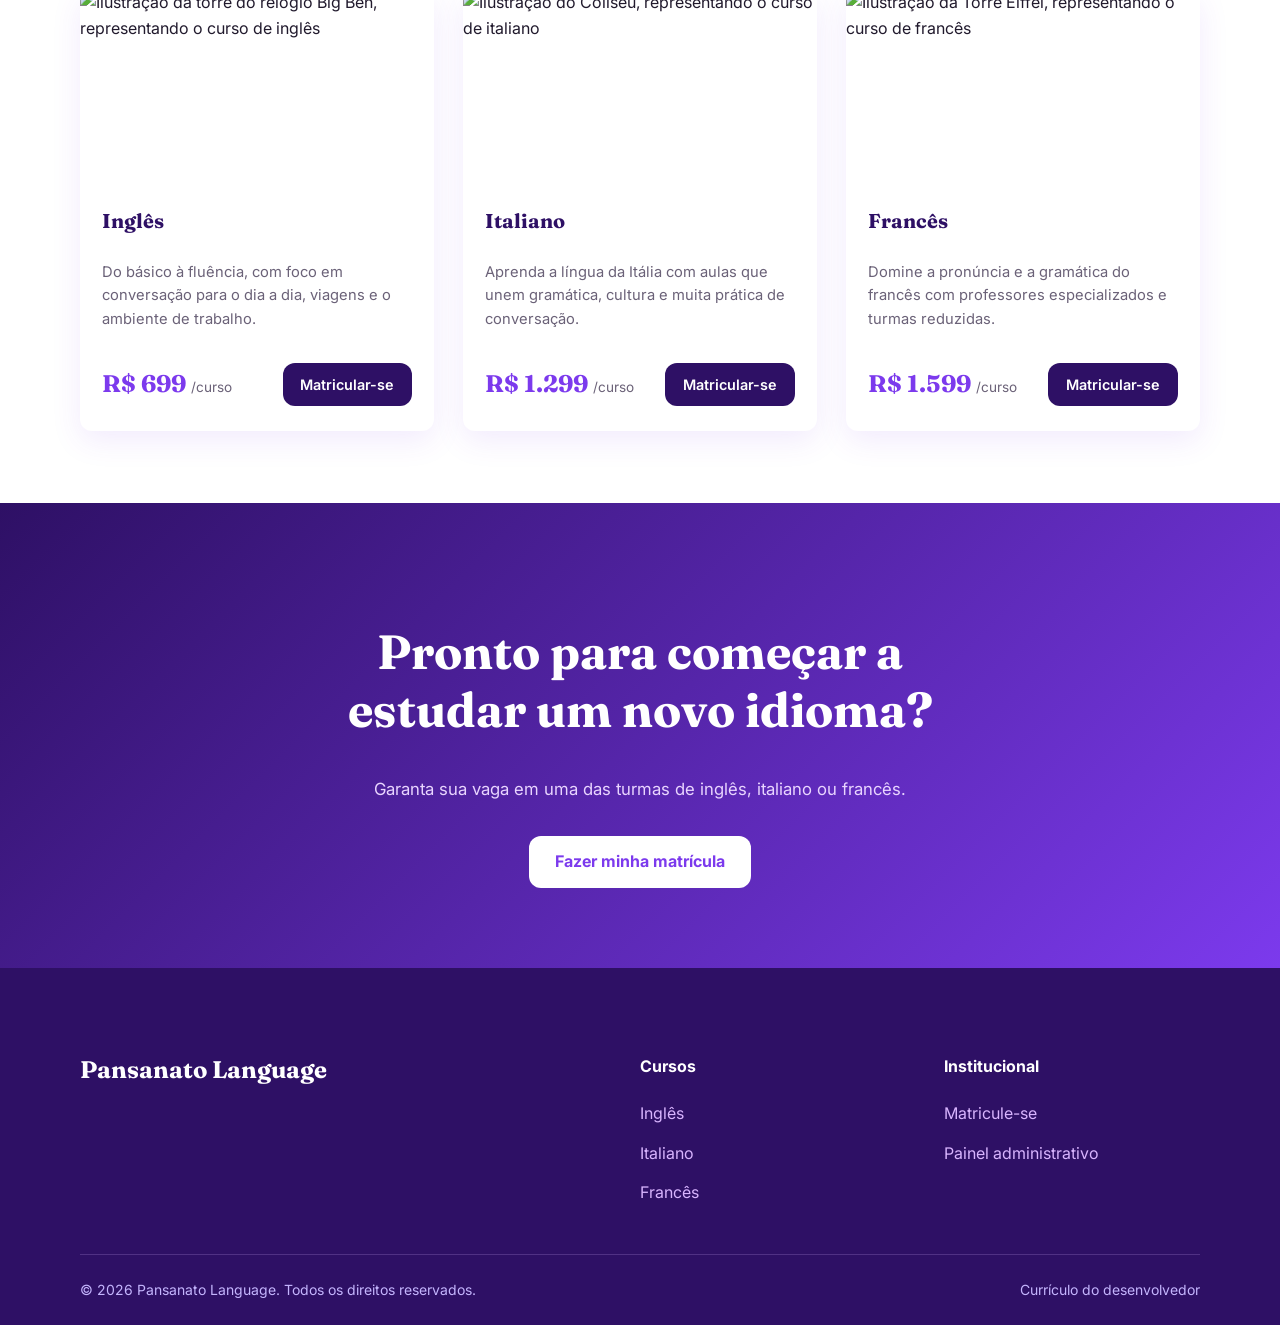
==== commit 8be185cd: "redesign da navbar e cards dos diferenciais" ====
--- a/index.html
+++ b/index.html
@@ -25,7 +25,6 @@
         <li><a href="#inicio">Início</a></li>
         <li><a href="#cursos">Cursos</a></li>
         <li><a href="#como-funciona">Como funciona</a></li>
-        <li><a href="#depoimentos">Depoimentos</a></li>
       </ul>
 
       <ul class="menu menu-direita">
@@ -83,22 +82,18 @@
           <div class="cartao-diferencial">
             <div class="icone-caixa"><span class="material-icons" aria-hidden="true">public</span></div>
             <h3>Professores nativos</h3>
-            <p>Aulas conduzidas por professores fluentes, com sotaque e vivência real do idioma.</p>
           </div>
           <div class="cartao-diferencial">
             <div class="icone-caixa"><span class="material-icons" aria-hidden="true">schedule</span></div>
             <h3>Horários flexíveis</h3>
-            <p>Turmas pela manhã, tarde e noite para caber na sua rotina de estudos ou trabalho.</p>
           </div>
           <div class="cartao-diferencial">
             <div class="icone-caixa"><span class="material-icons" aria-hidden="true">chat</span></div>
             <h3>Foco na conversação</h3>
-            <p>Você pratica desde a primeira aula, com atividades voltadas para o uso real do idioma.</p>
           </div>
           <div class="cartao-diferencial">
             <div class="icone-caixa"><span class="material-icons" aria-hidden="true">military_tech</span></div>
             <h3>Certificado incluso</h3>
-            <p>Ao concluir o curso, você recebe um certificado reconhecido pela escola.</p>
           </div>
         </div>
       </div>
--- a/css/style.css
+++ b/css/style.css
@@ -360,6 +360,9 @@
 }
 
 .cartao-diferencial {
+  display: flex;
+  flex-direction: column;
+  align-items: center;
   padding: 1.8rem;
   border: 1px solid var(--borda);
   border-radius: var(--raio);
@@ -367,6 +370,16 @@
   border-color: var(--borda);
   box-shadow: var(--sombra);
   transition: transform 0.2s ease, box-shadow 0.2s ease;
+}
+
+.cartao-diferencial h3{
+  min-height: 2.5em;
+  margin: 0;
+  line-height: 1.25;
+  display: flex;
+  align-items: flex-start;
+  justify-content: center;
+  text-align: center;
 }
 
 .cartao-diferencial:hover, .cartao-curso:hover {
@@ -1391,3 +1404,33 @@
     max-width: 140px;
   }
 }
+
+@media (min-width: 861px) {
+  .cabecalho .nav {
+    display: grid;
+    grid-template-columns: 1fr auto 1fr;
+    align-items: center;
+    width: 100%;
+    max-width: none;
+    margin: 0;
+    padding: 0 clamp(24px, 8vw, 150px);
+    box-sizing: border-box;
+  }
+
+  .navegacao {
+    display: contents;
+  }
+
+  .logo-link {
+    justify-self: start;
+  }
+
+  .menu-central {
+    justify-self: center;
+    margin: 0;
+  }
+
+  .menu-direita {
+    justify-self: end;
+  }
+}
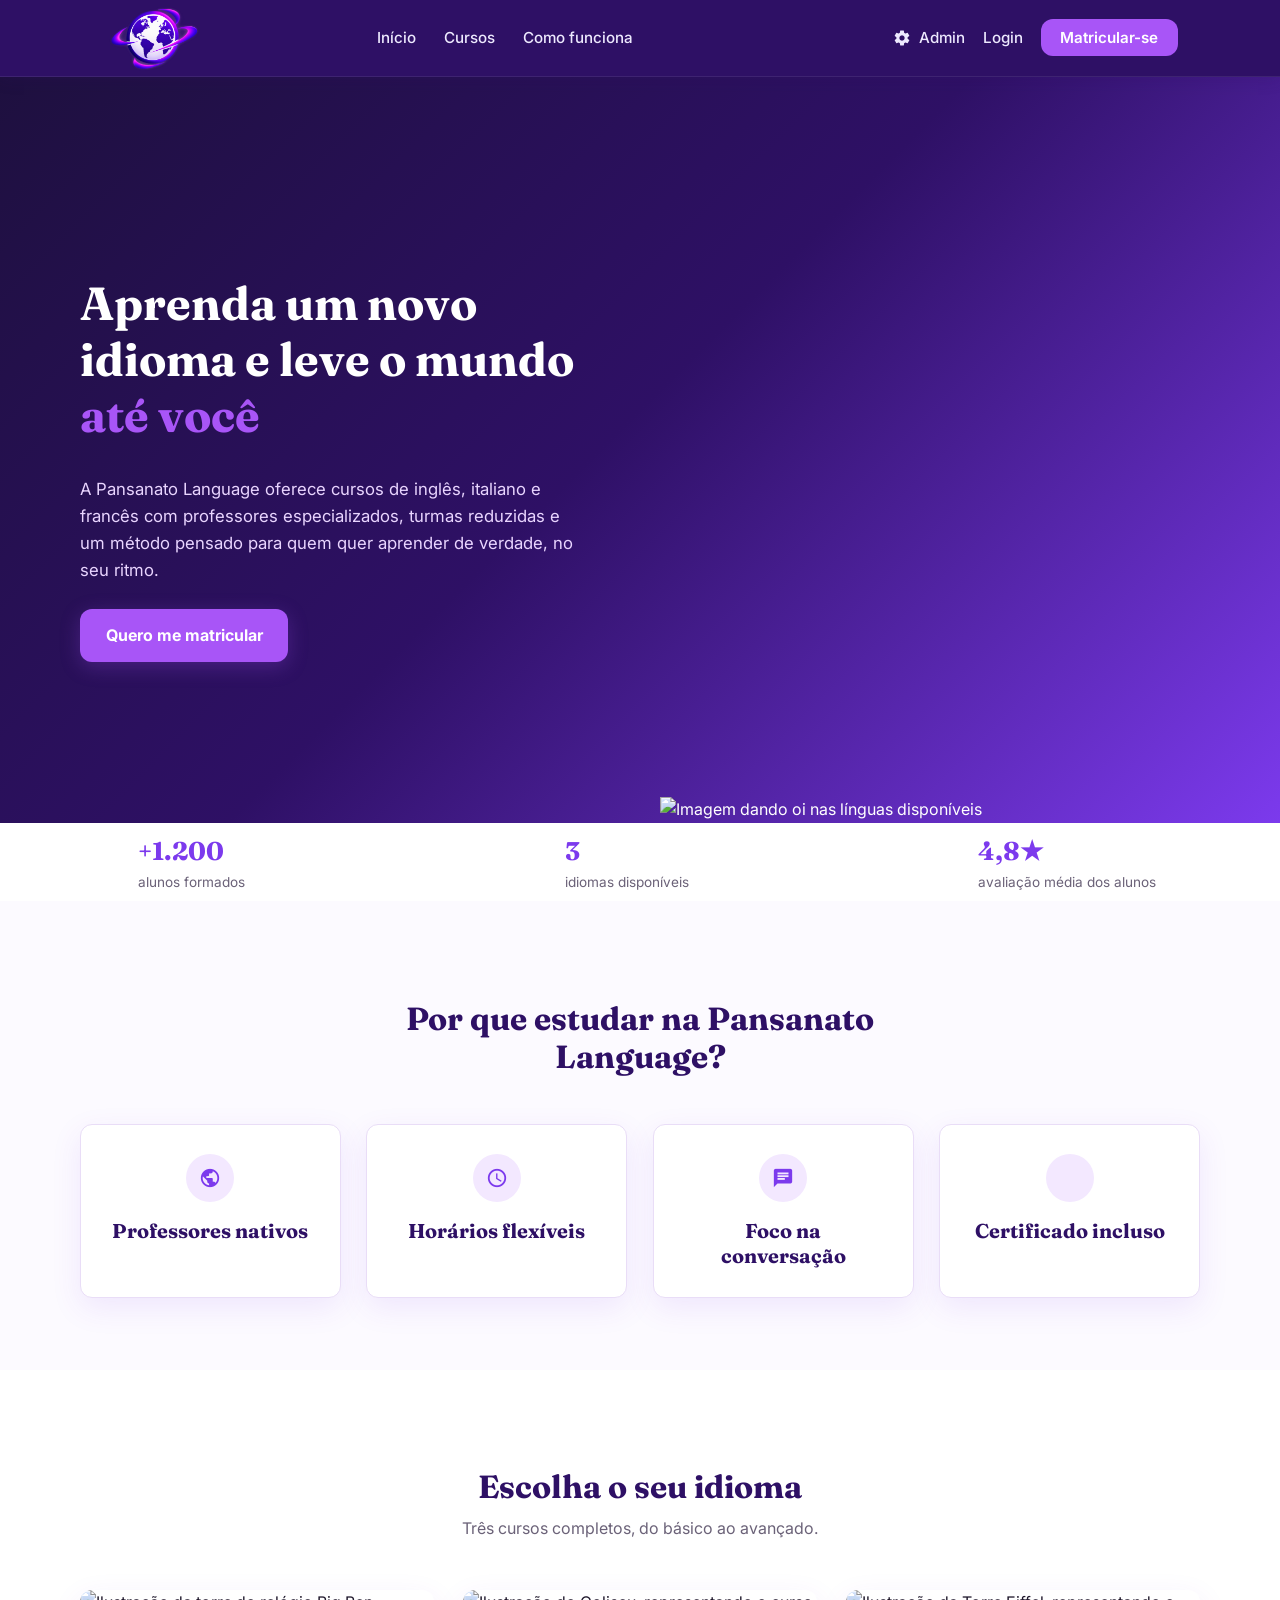
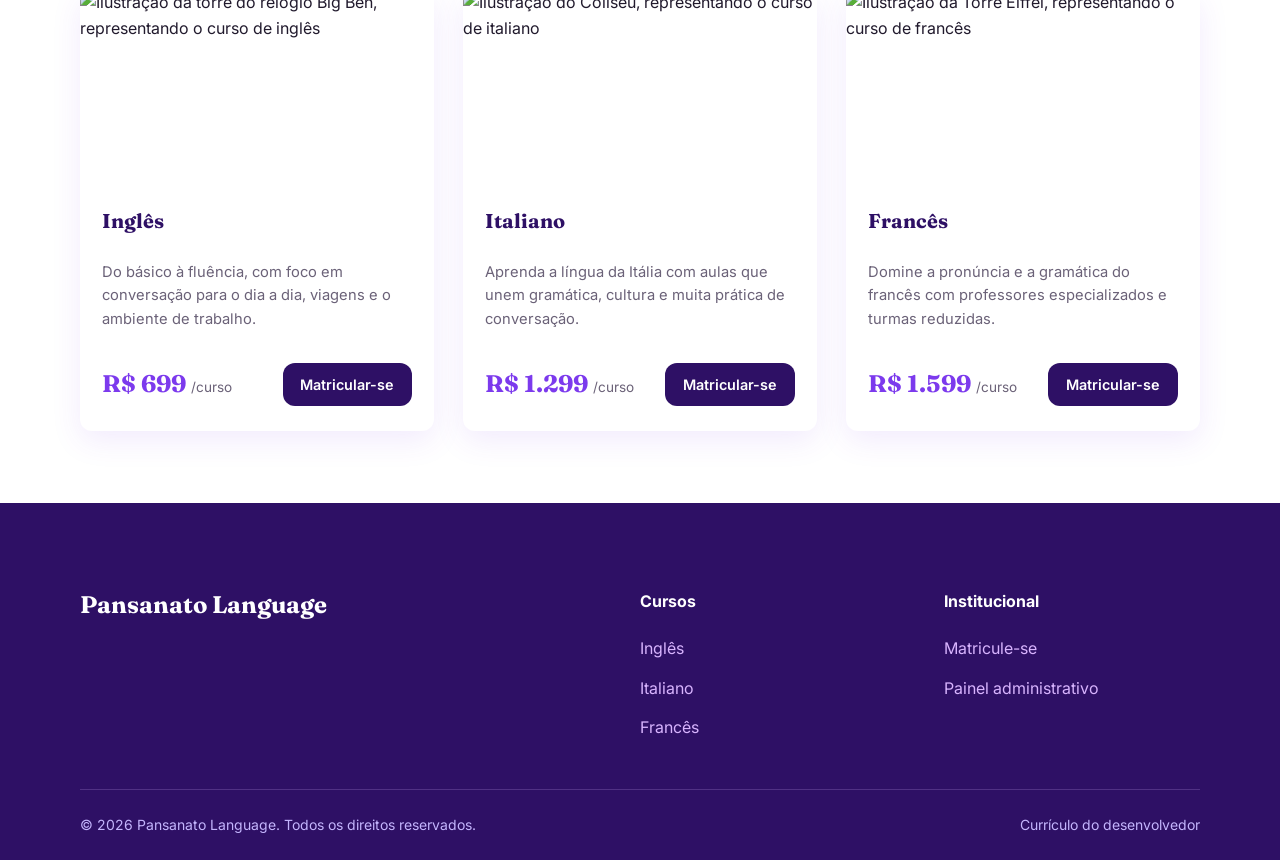
==== commit 3627c649: "retirada da section de chamada, correção das navbars" ====
--- a/index.html
+++ b/index.html
@@ -6,38 +6,38 @@
   <title>Pansanato Language | Cursos de Inglês, Italiano e Francês</title>
   <meta name="description" content="Aprenda inglês, italiano ou francês com a Pansanato Language: aulas com professores nativos, método próprio e certificado ao final do curso." />
   <link rel="stylesheet" href="css/style.css" />
-  <link rel="stylesheet"href="https://cdn.jsdelivr.net/npm/simple-icons@v13/icons.css"/>
+  <link rel="stylesheet" href="https://cdn.jsdelivr.net/npm/simple-icons@v13/icons.css"/>
 </head>
 <body>
 
-  <header class="cabecalho">
+<header class="cabecalho">
   <nav class="nav container" aria-label="Navegação principal">
-    <a href="#inicio" class="logo-link">
-      <img src="assets/logo.png" alt="Logo da plataforma">
-    </a>
+  <a href="../index.html" class="logo-link">
+    <img src="../assets/logo.png" alt="Logo da plataforma">
+  </a>
 
-    <button id="botaoMenu" class="menu-toggle" aria-label="Abrir menu de navegação" aria-controls="menuNavegacao">
-      <span class="material-icons" aria-hidden="true">menu</span>
-    </button>
+  <button id="botaoMenu" class="menu-toggle" aria-label="Abrir menu de navegação" aria-controls="menuNavegacao">
+    <span class="material-icons" aria-hidden="true">menu</span>
+  </button>
 
-    <div class="navegacao" id="menuNavegacao">
-      <ul class="menu menu-central">
-        <li><a href="#inicio">Início</a></li>
-        <li><a href="#cursos">Cursos</a></li>
-        <li><a href="#como-funciona">Como funciona</a></li>
-      </ul>
+  <div class="navegacao" id="menuNavegacao">
+    <ul class="menu menu-central">
+      <li><a href="../index.html#inicio">Início</a></li>
+      <li><a href="../index.html#cursos">Cursos</a></li>
+      <li><a href="../index.html#como-funciona">Como funciona</a></li>
+    </ul>
 
-      <ul class="menu menu-direita">
-        <li>
-          <a href="html/admin.html">
-            <span class="material-icons icone-menu" aria-hidden="true">admin_panel_settings</span>
-            Admin
-          </a>
-        </li>
-        <li><a href="html/login.html">Login</a></li>
-        <li><a href="html/cadastro.html" class="botao-cta">Matricular-se</a></li>
-      </ul>
-    </div>
+    <ul class="menu menu-direita">
+      <li>
+        <a href="admin.html">
+          <span class="material-icons icone-menu" aria-hidden="true">admin_panel_settings</span>
+          Admin
+        </a>
+      </li>
+      <li><a href="login.html">Login</a></li>
+      <li><a href="cadastro.html" class="botao-cta">Matricular-se</a></li>
+    </ul>
+  </div>
   </nav>
 </header>
 
@@ -145,14 +145,6 @@
         </div>
       </div>
     </section>
-
-    <section class="chamada-final">
-      <div class="container">
-        <h2>Pronto para começar a estudar um novo idioma?</h2>
-        <p>Garanta sua vaga em uma das turmas de inglês, italiano ou francês.</p>
-        <a href="html/cadastro.html" class="botao-primario">Fazer minha matrícula</a>
-      </div>
-    </section>
   </main>
 
   <footer class="rodape">
--- a/css/style.css
+++ b/css/style.css
@@ -56,7 +56,6 @@
 .hero,
 .faixa,
 .secao,
-.chamada-final,
 footer {
     width: 100%;
     margin-left: 0;
@@ -472,52 +471,6 @@
   margin-top: 1rem;
 }
 
-.chamada-final {
-  padding: 5rem 0;
-  background: var(--azul-marinho);
-  color: #fff;
-  text-align: center;
-  background: linear-gradient(
-    135deg,
-    var(--roxo-escuro),
-    var(--roxo-principal)
-  );
-}
-
-.chamada-final .container {
-  display: flex;
-  flex-direction: column;
-  align-items: center;
-  max-width: 800px;
-}
-
-.chamada-final h2 {
-  max-width: 650px;
-  margin-bottom: 1.25rem;
-  color: #fff;
-  font-size: clamp(2rem, 4vw, 3rem);
-  line-height: 1.2;
-}
-
-.chamada-final p {
-  max-width: 600px;
-  margin-bottom: 2rem;
-  color: #E9D5FF;
-  font-size: 1.05rem;
-  line-height: 1.7;
-}
-
-.chamada-final .botao-primario {
-  background: var(--branco);
-  color: var(--roxo-principal);
-  box-shadow: none;
-}
-
-.chamada-final .botao-primario:hover {
-  background: var(--lavanda);
-  color: var(--roxo-escuro);
-}
-
 footer {
   padding: 4rem 0 1.5rem;
   background: var(--roxo-profundo);
@@ -820,18 +773,6 @@
 
   .depoimento {
     padding: 1.5rem;
-  }
-
-  .chamada-final {
-    padding: 3.5rem 1rem;
-  }
-
-  .chamada-final h2 {
-    font-size: 2rem;
-  }
-
-  .chamada-final p {
-    font-size: 1rem;
   }
 
   footer {
@@ -1433,4 +1374,232 @@
   .menu-direita {
     justify-self: end;
   }
-}+
+  .menu-central li:first-child,
+.menu-central li:last-child {
+  min-width: 130px;
+}
+
+.menu-central li:first-child {
+  text-align: right;
+}
+
+.menu-central li:last-child {
+  text-align: left;
+}
+}
+
+.pagina-admin {
+  background: var(--lavanda-clara);
+}
+
+.titulo-pagina-admin {
+  margin-bottom: 1.75rem;
+  text-align: center;
+  font-size: clamp(1.6rem, 3vw, 2rem);
+}
+
+.cartao-admin {
+  max-width: 640px;
+  margin: 0 auto 1.75rem;
+  padding: 2rem;
+}
+
+.cartao-admin .campo input {
+  background: var(--lavanda-clara);
+}
+
+.cartao-admin .campo input:focus {
+  background: var(--fundo-alt);
+}
+
+.linha-botoes-form {
+  display: flex;
+  flex-wrap: wrap;
+  gap: 12px;
+  margin-top: -8px;
+}
+
+.linha-botoes-form .botao-form {
+  width: auto;
+  flex: 1;
+  min-width: 150px;
+  margin-top: 0;
+}
+
+.botao-limpar-form {
+  flex: 1;
+  min-width: 150px;
+  min-height: 50px;
+  padding: 14px 24px;
+  border: none;
+  border-radius: 8px;
+  background: var(--texto-suave);
+  color: #fff;
+  font-family: "Inter", sans-serif;
+  font-size: 0.95rem;
+  font-weight: 700;
+  cursor: pointer;
+  transition: background-color 0.2s ease;
+}
+
+.botao-limpar-form:hover {
+  background: var(--roxo-escuro);
+}
+
+.secao-usuarios-topo {
+  margin-bottom: 1.2rem;
+}
+
+.secao-usuarios-topo h2 {
+  margin: 0;
+  font-size: 1.2rem;
+}
+
+.contador-usuarios {
+  color: var(--texto-suave);
+  font-family: var(--fonte-texto);
+  font-size: 0.9rem;
+  font-weight: 500;
+}
+
+.campo-busca input {
+  width: 100%;
+  min-height: 48px;
+  margin-bottom: 1.2rem;
+  padding: 12px 14px;
+  border: 1px solid var(--borda);
+  border-radius: 8px;
+  background: var(--lavanda-clara);
+  color: var(--texto);
+  font-family: "Inter", sans-serif;
+  font-size: 0.95rem;
+  outline: none;
+  transition: border-color 0.2s ease, box-shadow 0.2s ease, background-color 0.2s ease;
+}
+
+.campo-busca input::placeholder {
+  color: #929bad;
+}
+
+.campo-busca input:focus {
+  background: var(--fundo-alt);
+  border-color: var(--roxo-neon);
+  box-shadow: 0 0 0 3px rgba(168, 85, 247, 0.15);
+}
+
+.botao-excluir-todos {
+  display: block;
+  width: 100%;
+  min-height: 50px;
+  margin-bottom: 1.2rem;
+  padding: 14px 24px;
+  border: none;
+  border-radius: 8px;
+  background: var(--coral);
+  color: #fff;
+  font-family: "Inter", sans-serif;
+  font-size: 1rem;
+  font-weight: 700;
+  cursor: pointer;
+  transition: background-color 0.2s ease;
+}
+
+.botao-excluir-todos:hover {
+  background: #d63a7d;
+}
+
+.lista-usuarios {
+  display: flex;
+  flex-direction: column;
+  gap: 8px;
+  max-height: 320px;
+  margin: 0;
+  padding: 0;
+  overflow-y: auto;
+  list-style: none;
+}
+
+.item-usuario {
+  display: flex;
+  align-items: center;
+  justify-content: space-between;
+  gap: 16px;
+  padding: 10px 12px;
+  border-radius: 8px;
+  background: var(--lavanda-clara);
+  transition: background-color 0.15s ease;
+}
+
+.item-usuario:hover {
+  background: var(--lavanda);
+}
+
+.item-usuario-info {
+  display: flex;
+  align-items: baseline;
+  flex-wrap: wrap;
+  column-gap: 8px;
+  min-width: 0;
+}
+
+.item-usuario-info strong {
+  color: var(--texto);
+  font-size: 0.92rem;
+}
+
+.item-usuario-info span {
+  color: var(--texto-suave);
+  font-size: 0.85rem;
+  overflow-wrap: anywhere;
+}
+
+.item-usuario-data {
+  display: block;
+  width: 100%;
+  color: #a89bb8 !important;
+  font-size: 0.75rem !important;
+}
+
+.botao-excluir-item {
+  display: flex;
+  align-items: center;
+  justify-content: center;
+  flex-shrink: 0;
+  width: 30px;
+  height: 30px;
+  padding: 0;
+  border: none;
+  border-radius: 50%;
+  background: transparent;
+  color: var(--texto-suave);
+  cursor: pointer;
+  transition: background-color 0.15s ease, color 0.15s ease;
+}
+
+.botao-excluir-item:hover {
+  background: rgba(236, 72, 153, 0.15);
+  color: var(--coral);
+}
+
+.mensagem-vazia {
+  padding: 1.5rem 0;
+  color: var(--texto-suave);
+  font-size: 0.92rem;
+  text-align: center;
+}
+
+@media (max-width: 600px) {
+  .cartao-admin {
+    padding: 1.5rem 1.25rem;
+  }
+
+  .linha-botoes-form {
+    flex-direction: column;
+  }
+
+  .linha-botoes-form .botao-form,
+  .botao-limpar-form {
+    width: 100%;
+  }
+}
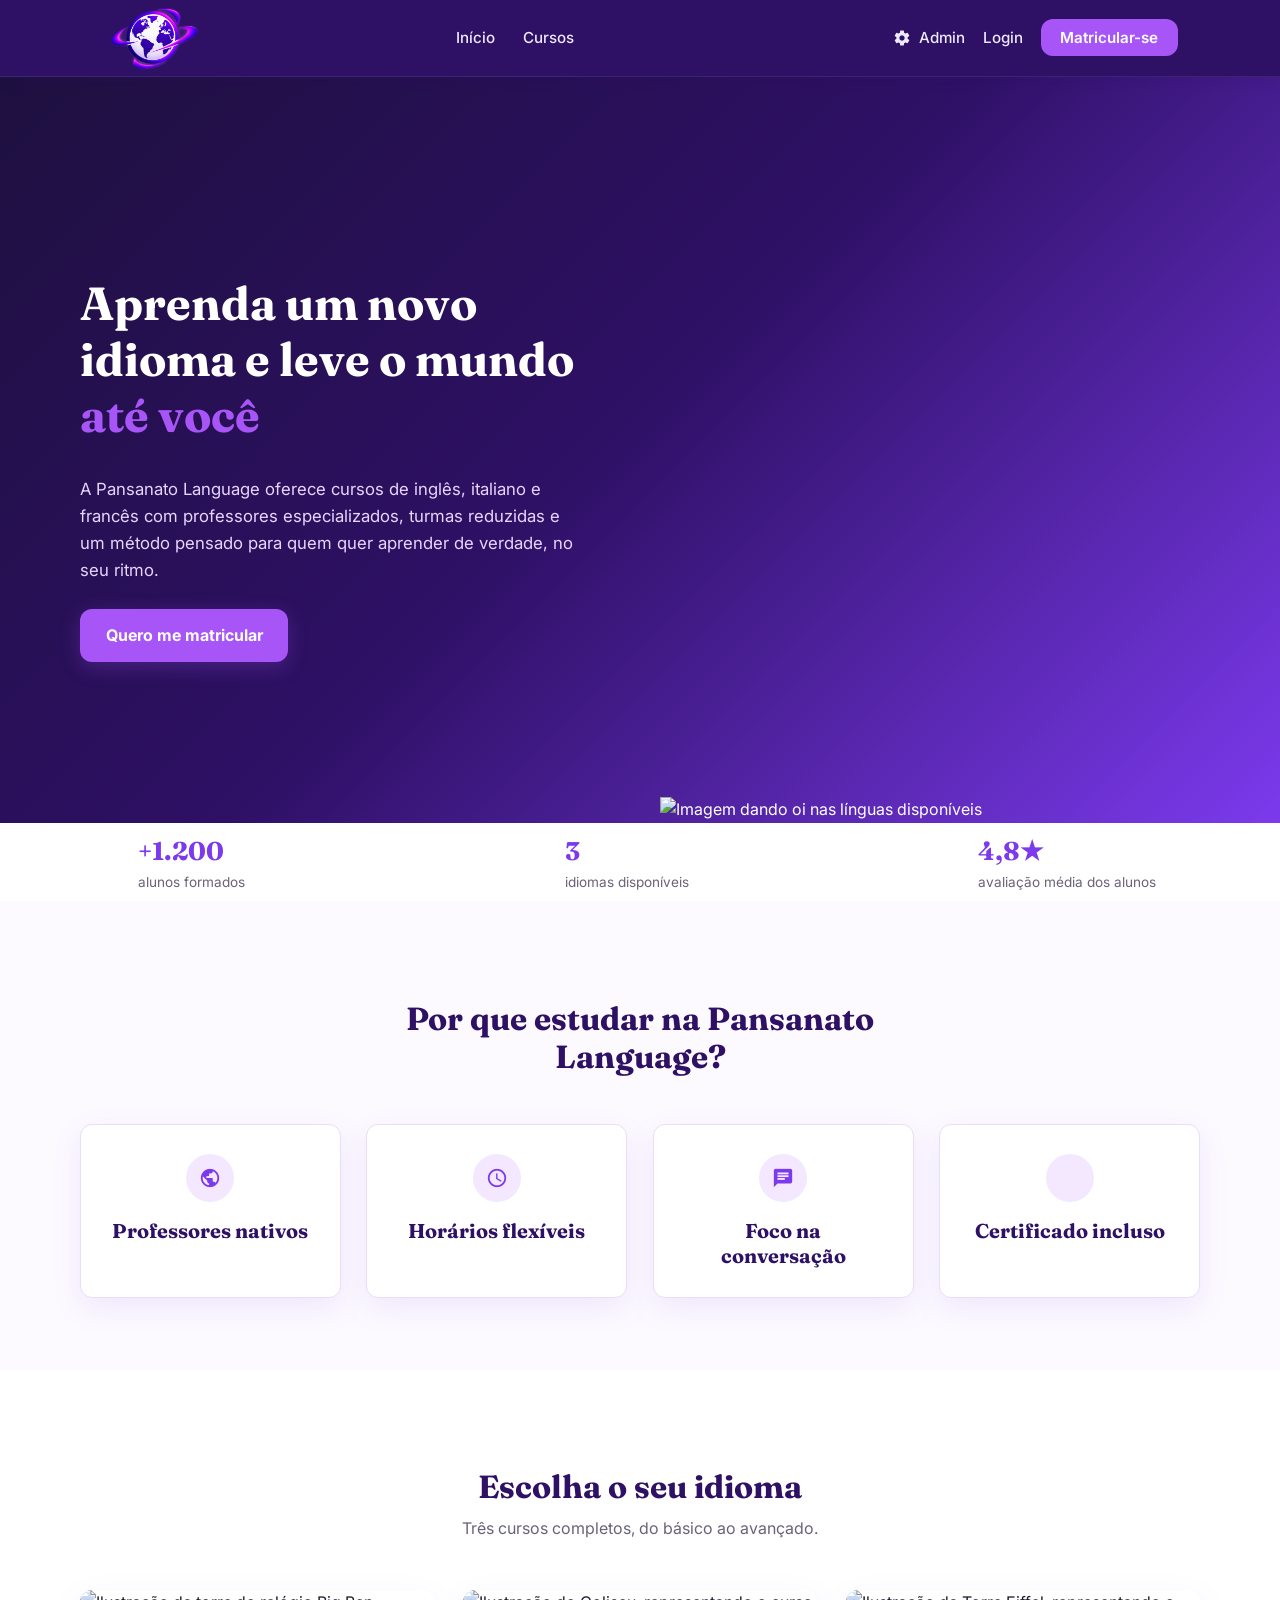
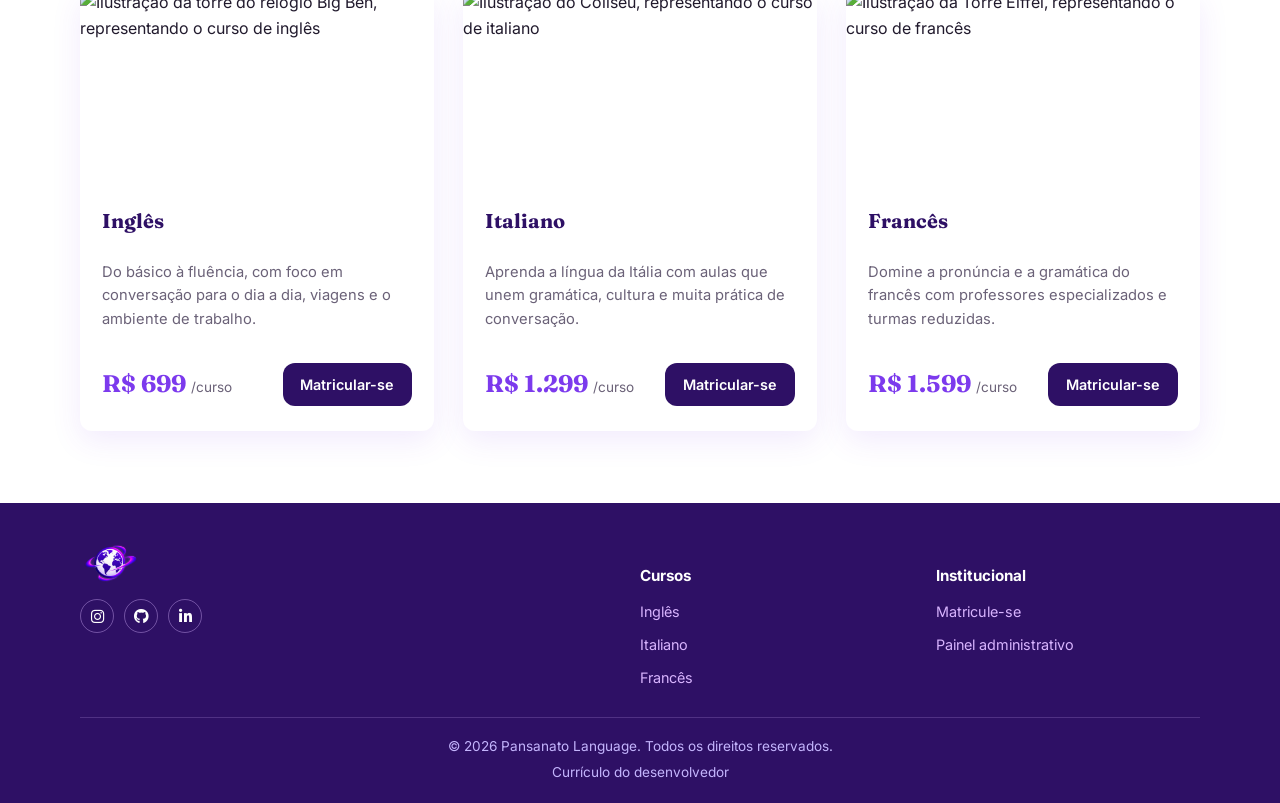
==== commit 1c1d8ed3: "retirada da chamada final e alterações no footer" ====
--- a/index.html
+++ b/index.html
@@ -6,38 +6,37 @@
   <title>Pansanato Language | Cursos de Inglês, Italiano e Francês</title>
   <meta name="description" content="Aprenda inglês, italiano ou francês com a Pansanato Language: aulas com professores nativos, método próprio e certificado ao final do curso." />
   <link rel="stylesheet" href="css/style.css" />
-  <link rel="stylesheet" href="https://cdn.jsdelivr.net/npm/simple-icons@v13/icons.css"/>
+  <link rel="stylesheet" href="https://cdnjs.cloudflare.com/ajax/libs/font-awesome/6.5.2/css/all.min.css" integrity="sha512-SnH5WK+bZxgPHs44uWIX+LLJAJ9/2PkPKZ5QiAj6Ta86w+fsb2TkcmfRyVX3pBnMFcV7oQPJkl9QevSCWr3W6A==" crossorigin="anonymous" referrerpolicy="no-referrer" />
 </head>
 <body>
 
-<header class="cabecalho">
+  <header class="cabecalho">
   <nav class="nav container" aria-label="Navegação principal">
-  <a href="../index.html" class="logo-link">
-    <img src="../assets/logo.png" alt="Logo da plataforma">
-  </a>
+    <a href="#inicio" class="logo-link">
+      <img src="assets/logo.png" alt="Logo da plataforma">
+    </a>
 
-  <button id="botaoMenu" class="menu-toggle" aria-label="Abrir menu de navegação" aria-controls="menuNavegacao">
-    <span class="material-icons" aria-hidden="true">menu</span>
-  </button>
+    <button id="botaoMenu" class="menu-toggle" aria-label="Abrir menu de navegação" aria-controls="menuNavegacao">
+      <span class="material-icons" aria-hidden="true">menu</span>
+    </button>
 
-  <div class="navegacao" id="menuNavegacao">
-    <ul class="menu menu-central">
-      <li><a href="../index.html#inicio">Início</a></li>
-      <li><a href="../index.html#cursos">Cursos</a></li>
-      <li><a href="../index.html#como-funciona">Como funciona</a></li>
-    </ul>
+    <div class="navegacao" id="menuNavegacao">
+      <ul class="menu menu-central">
+        <li><a href="#inicio">Início</a></li>
+        <li><a href="#cursos">Cursos</a></li>
+      </ul>
 
-    <ul class="menu menu-direita">
-      <li>
-        <a href="admin.html">
-          <span class="material-icons icone-menu" aria-hidden="true">admin_panel_settings</span>
-          Admin
-        </a>
-      </li>
-      <li><a href="login.html">Login</a></li>
-      <li><a href="cadastro.html" class="botao-cta">Matricular-se</a></li>
-    </ul>
-  </div>
+      <ul class="menu menu-direita">
+        <li>
+          <a href="html/admin.html">
+            <span class="material-icons icone-menu" aria-hidden="true">admin_panel_settings</span>
+            Admin
+          </a>
+        </li>
+        <li><a href="html/login.html">Login</a></li>
+        <li><a href="html/cadastro.html" class="botao-cta">Matricular-se</a></li>
+      </ul>
+    </div>
   </nav>
 </header>
 
@@ -107,7 +106,7 @@
         </div>
 
         <div class="grade-cursos">
-          <article class="cartao-curso">
+          <article class="cartao-curso" id="curso-ingles">
             <img src="assets/curso-ingles.webp" alt="Ilustração da torre do relógio Big Ben, representando o curso de inglês" />
             <div class="cartao-curso-corpo">
               <h3>Inglês</h3>
@@ -119,7 +118,7 @@
             </div>
           </article>
 
-          <article class="cartao-curso">
+          <article class="cartao-curso" id="curso-italiano">
             <img src="assets/curso-italiano.webp" alt="Ilustração do Coliseu, representando o curso de italiano" />
             <div class="cartao-curso-corpo">
               <h3>Italiano</h3>
@@ -131,7 +130,7 @@
             </div>
           </article>
 
-          <article class="cartao-curso">
+          <article class="cartao-curso" id="curso-frances">
             <img src="assets/curso-frances.jpg" alt="Ilustração da Torre Eiffel, representando o curso de francês" />
             <div class="cartao-curso-corpo">
               <h3>Francês</h3>
@@ -151,26 +150,33 @@
     <div class="container rodape-conteudo">
 
         <div class="rodape-marca">
-            <h3>Pansanato Language</h3>
+            <a href="#inicio" class="rodape-logo-link">
+              <img src="assets/logo.png" alt="Logo da Pansanato Language" class="rodape-logo" />
+            </a>
             <div class="rodape-social">
+              <a href="https://www.instagram.com/joao_tonini/" target="_blank" rel="noopener" aria-label="Instagram">
+                <i class="fa-brands fa-instagram"></i>
+              </a>
+              <a href="https://github.com/toninijoao" target="_blank" rel="noopener" aria-label="GitHub">
+                <i class="fa-brands fa-github"></i>
+              </a>
+              <a href="https://www.linkedin.com/in/joaopansanato/" target="_blank" rel="noopener" aria-label="LinkedIn">
+                <i class="fa-brands fa-linkedin-in"></i>
+              </a>
             </div>
         </div>
-
         <div class="rodape-links">
             <h4>Cursos</h4>
-            <a href="#">Inglês</a>
-            <a href="#">Italiano</a>
-            <a href="#">Francês</a>
+            <a href="#curso-ingles">Inglês</a>
+            <a href="#curso-italiano">Italiano</a>
+            <a href="#curso-frances">Francês</a>
         </div>
-
         <div class="rodape-links">
             <h4>Institucional</h4>
-            <a href="#">Matricule-se</a>
+            <a href="html/cadastro.html">Matricule-se</a>
             <a href="html/admin.html">Painel administrativo</a>
         </div>
-
     </div>
-
     <div class="container rodape-baixo">
         <p>
             © 2026 Pansanato Language. Todos os direitos reservados.
--- a/css/style.css
+++ b/css/style.css
@@ -471,108 +471,55 @@
   margin-top: 1rem;
 }
 
-footer {
-  padding: 4rem 0 1.5rem;
-  background: var(--roxo-profundo);
-  color: var(--branco);
-}
-
-footer > .container:first-child {
-  display: grid;
-  grid-template-columns: 2fr 1fr 1fr;
-  gap: 3rem;
-  padding-bottom: 3rem;
-}
-
-.rodape-marca {
-  display: inline-block;
-  margin-bottom: 1rem;
-  color: var(--branco);
-  font-family: var(--fonte-titulo);
-  font-size: 1.5rem;
-  font-weight: 700;
-}
-
-.rodape-marca span {
-  color: var(--roxo-neon);
-}
-
-.rodape-sobre, rodape-descricao {
-  max-width: 320px;
-  color: #D8B4FE;
-  font-size: 0.95rem;
-  line-height: 1.7;
-}
-
-footer h4 {
-  margin-bottom: 1.25rem;
-  color: #fff;
-  font-size: 1rem;
-  font-weight: 700;
-}
-
-footer ul {
-  display: flex;
-  flex-direction: column;
-  gap: 0.75rem;
-}
-
-footer ul a {
-  color: rgba(255, 255, 255, 0.7);
-  font-size: 0.9rem;
-  transition: color 0.2s ease;
-}
-
-footer ul a:hover {
-  color: var(--dourado);
-}
-
 .rodape {
     background: var(--azul-marinho);
     color: #ffffff;
-    padding: 64px 0 24px;
+    padding: 40px 0 20px;
 }
 
 .rodape-conteudo {
     display: grid;
     grid-template-columns: 2fr 1fr 1fr;
-    gap: 64px;
+    gap: 32px;
     align-items: start;
-    padding-bottom: 48px;
-}
-
-.rodape-marca h3 {
-    margin-bottom: 20px;
-    color: #ffffff;
-    font-family: "Fraunces", serif;
-    font-size: 1.5rem;
-}
-
-.rodape-marca p {
-    max-width: 330px;
-    margin-bottom: 24px;
-    color: #c5ccdc;
-    line-height: 1.7;
+    padding-bottom: 28px;
+}
+
+.rodape-marca {
+    display: flex;
+    flex-direction: column;
+    align-items: flex-start;
+    gap: 16px;
+}
+
+.rodape-logo-link {
+    display: inline-flex;
+}
+
+.rodape-logo {
+    height: 40px;
+    width: auto;
 }
 
 .rodape-social {
     display: flex;
     align-items: center;
-    gap: 12px;
+    gap: 10px;
 }
 
 .rodape-social a {
     display: flex;
     align-items: center;
     justify-content: center;
-    width: 38px;
-    height: 38px;
-    border: 1px solid #526079;
+    width: 32px;
+    height: 32px;
+    border: 1px solid rgba(216, 180, 254, 0.4);
     border-radius: 50%;
     color: #ffffff;
-    border-color: rgba(216, 180, 254, 0.4);
+    font-size: 0.95rem;
     transition: background-color 0.2s ease,
-                border-color 0.2s ease;
+                border-color 0.2s ease,
+                color 0.2s ease;
 }
 
 .rodape-social a:hover {
@@ -585,17 +532,18 @@
     display: flex;
     flex-direction: column;
     align-items: flex-start;
-    gap: 14px;
+    gap: 10px;
 }
 
 .rodape-links h4 {
-    margin-bottom: 8px;
+    margin-bottom: 2px;
     color: #ffffff;
-    font-size: 1rem;
+    font-size: 0.95rem;
 }
 
 .rodape-links a {
     color: #D8B4FE;
+    font-size: 0.9rem;
     text-decoration: none;
     transition: color 0.2s ease;
 }
@@ -606,24 +554,21 @@
 
 .rodape-baixo {
     display: flex;
+    flex-direction: column;
     align-items: center;
-    justify-content: space-between;
-    gap: 24px;
-    padding-top: 24px;
-    border-top: 1px solid #35415c;
-    border-top-color: rgba(216, 180, 254, 0.2);
-}
-
-.rodape-inferior {
-  border-top-color: rgba(216, 180, 254, 0.2);
+    gap: 6px;
+    padding-top: 18px;
+    border-top: 1px solid rgba(216, 180, 254, 0.2);
+    text-align: center;
 }
 
 .rodape-baixo p,
+.rodape-baixo span,
 .rodape-baixo a {
     margin: 0;
     color: #C4B5FD;
-    font-size: 0.875rem;
-    line-height: 1.6;
+    font-size: 0.85rem;
+    line-height: 1.5;
 }
 
 .rodape-baixo a {
@@ -631,28 +576,18 @@
     transition: color 0.2s ease;
 }
 
-.rodape-baixo a:hover, rodape-politicas a:hover {
+.rodape-baixo a:hover {
     color: var(--roxo-neon);
-}
-
-.rodape-baixo span, rodape-inferior p{
-  color: #C4B5FD;
 }
 
 @media (max-width: 768px) {
     .rodape-conteudo {
         grid-template-columns: 1fr 1fr;
-        gap: 40px 24px;
+        gap: 32px 24px;
     }
 
     .rodape-marca {
         grid-column: 1 / -1;
-    }
-
-    .rodape-baixo {
-        flex-direction: column;
-        align-items: flex-start;
-        gap: 8px;
     }
 }
 
@@ -775,22 +710,12 @@
     padding: 1.5rem;
   }
 
-  footer {
-    padding: 3rem 0 1.5rem;
-  }
-
-  footer > .container:first-child {
-    grid-template-columns: 1fr;
-    gap: 2rem;
-  }
-
-  .rodape-sobre {
-    max-width: 100%;
-  }
-
-  .rodape-baixo {
-    align-items: flex-start;
-    flex-direction: column;
+  .rodape {
+    padding: 32px 0 16px;
+  }
+
+  .rodape-conteudo {
+    padding-bottom: 20px;
   }
 }
 
@@ -1371,22 +1296,22 @@
     margin: 0;
   }
 
+  .menu-central li:first-child,
+  .menu-central li:last-child {
+    min-width: 130px;
+  }
+
+  .menu-central li:first-child {
+    text-align: right;
+  }
+
+  .menu-central li:last-child {
+    text-align: left;
+  }
+
   .menu-direita {
     justify-self: end;
   }
-
-  .menu-central li:first-child,
-.menu-central li:last-child {
-  min-width: 130px;
-}
-
-.menu-central li:first-child {
-  text-align: right;
-}
-
-.menu-central li:last-child {
-  text-align: left;
-}
 }
 
 .pagina-admin {
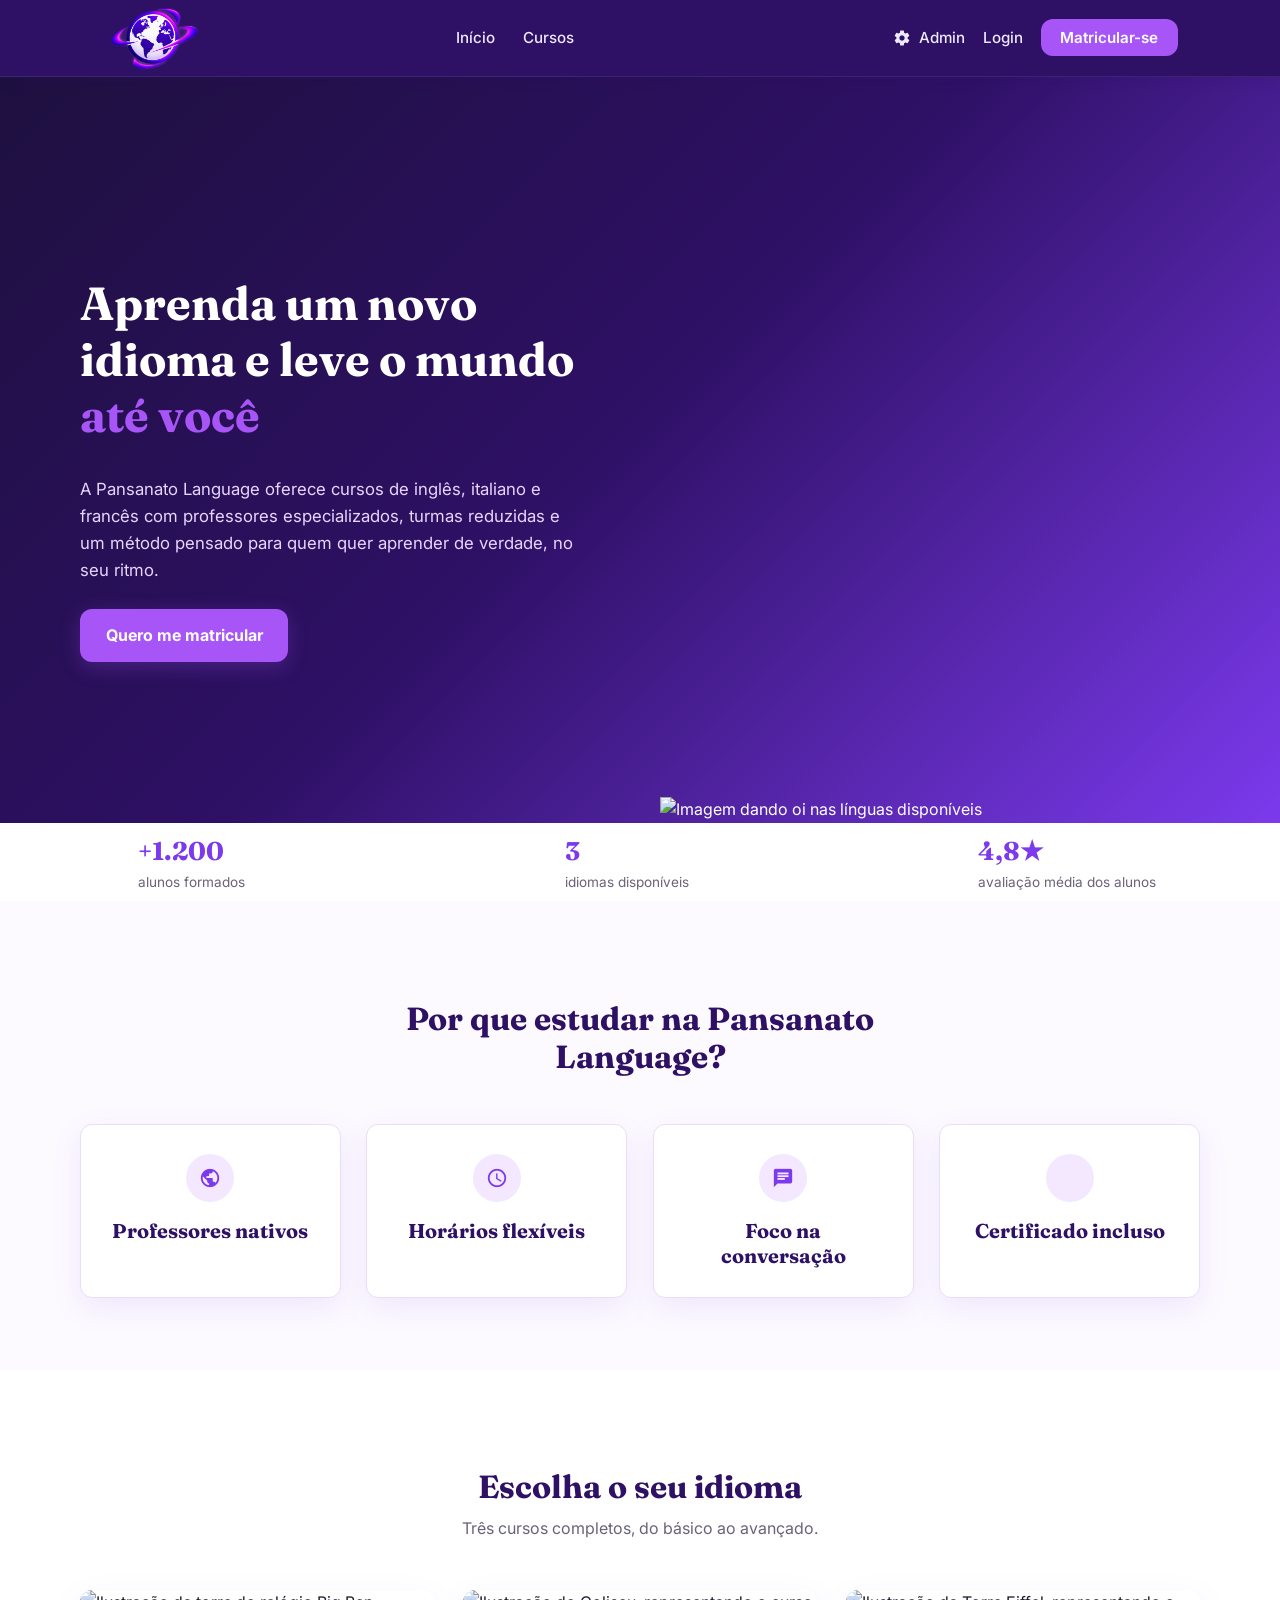
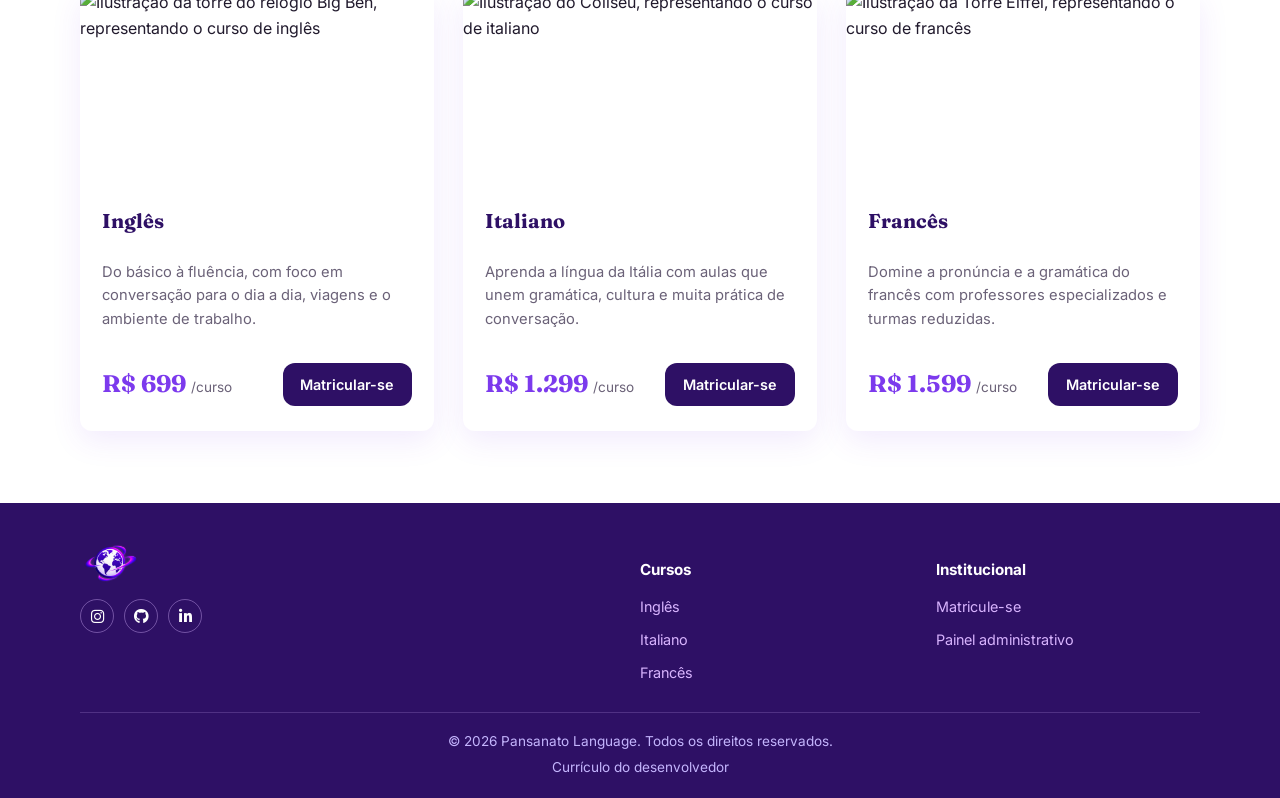
==== commit b2b64a2f: "debug dos h4" ====
--- a/index.html
+++ b/index.html
@@ -166,13 +166,13 @@
             </div>
         </div>
         <div class="rodape-links">
-            <h4>Cursos</h4>
+            <p class="rodape-titulo">Cursos</p>
             <a href="#curso-ingles">Inglês</a>
             <a href="#curso-italiano">Italiano</a>
             <a href="#curso-frances">Francês</a>
         </div>
         <div class="rodape-links">
-            <h4>Institucional</h4>
+            <p class="rodape-titulo">Institucional</p>
             <a href="html/cadastro.html">Matricule-se</a>
             <a href="html/admin.html">Painel administrativo</a>
         </div>
@@ -182,7 +182,7 @@
             © 2026 Pansanato Language. Todos os direitos reservados.
         </p>
 
-        <a href="#">Currículo do desenvolvedor</a>
+        <a href="assets/curriculo-joao-tonini.pdf" target="_blank" rel="noopener">Currículo do desenvolvedor</a>
     </div>
 </footer>
     
--- a/css/style.css
+++ b/css/style.css
@@ -289,7 +289,7 @@
 .hero-nota {
     margin-top: 0.9rem;
     margin-bottom: 0 !important;
-    color: #D8B4FE; !important;
+    color: #D8B4FE !important;
     font-size: 0.85rem !important;
 }
 
@@ -535,8 +535,9 @@
     gap: 10px;
 }
 
-.rodape-links h4 {
+.rodape-links .rodape-titulo {
     margin-bottom: 2px;
+    font-weight: 700;
     color: #ffffff;
     font-size: 0.95rem;
 }
